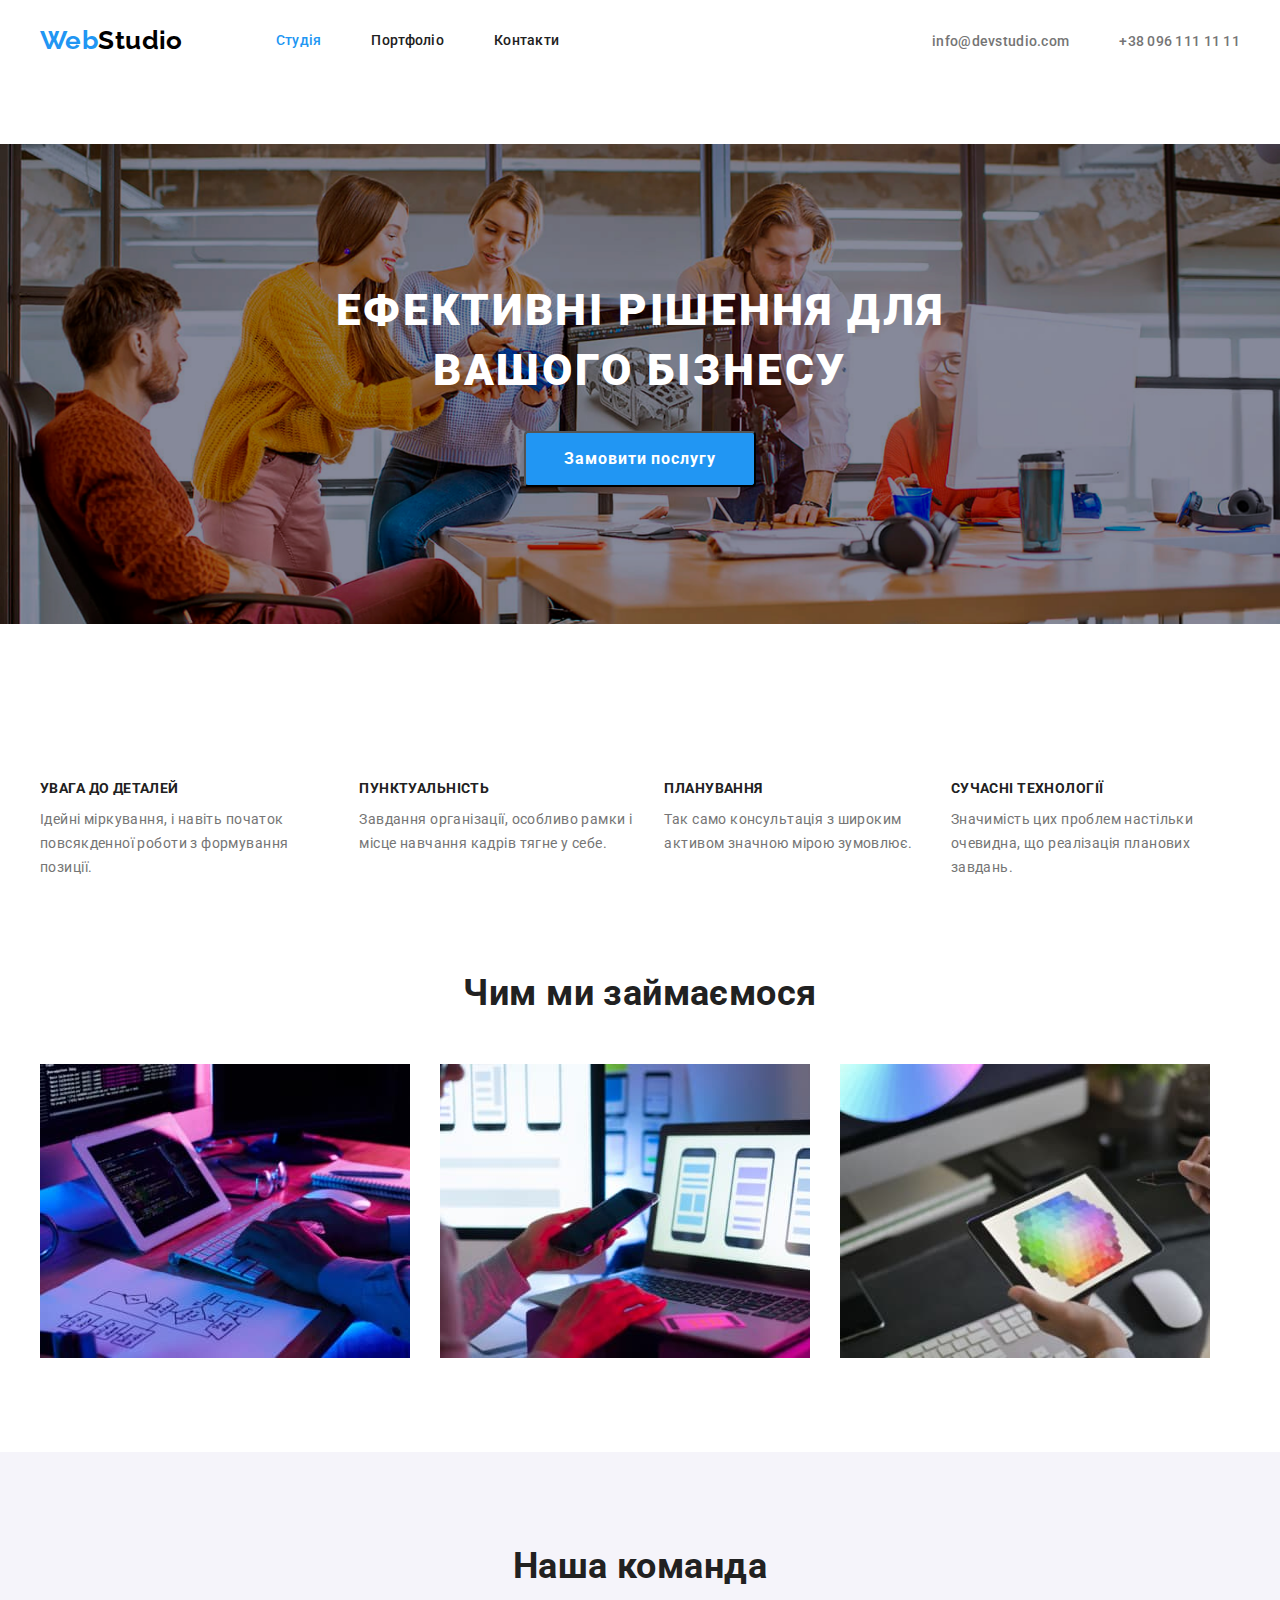
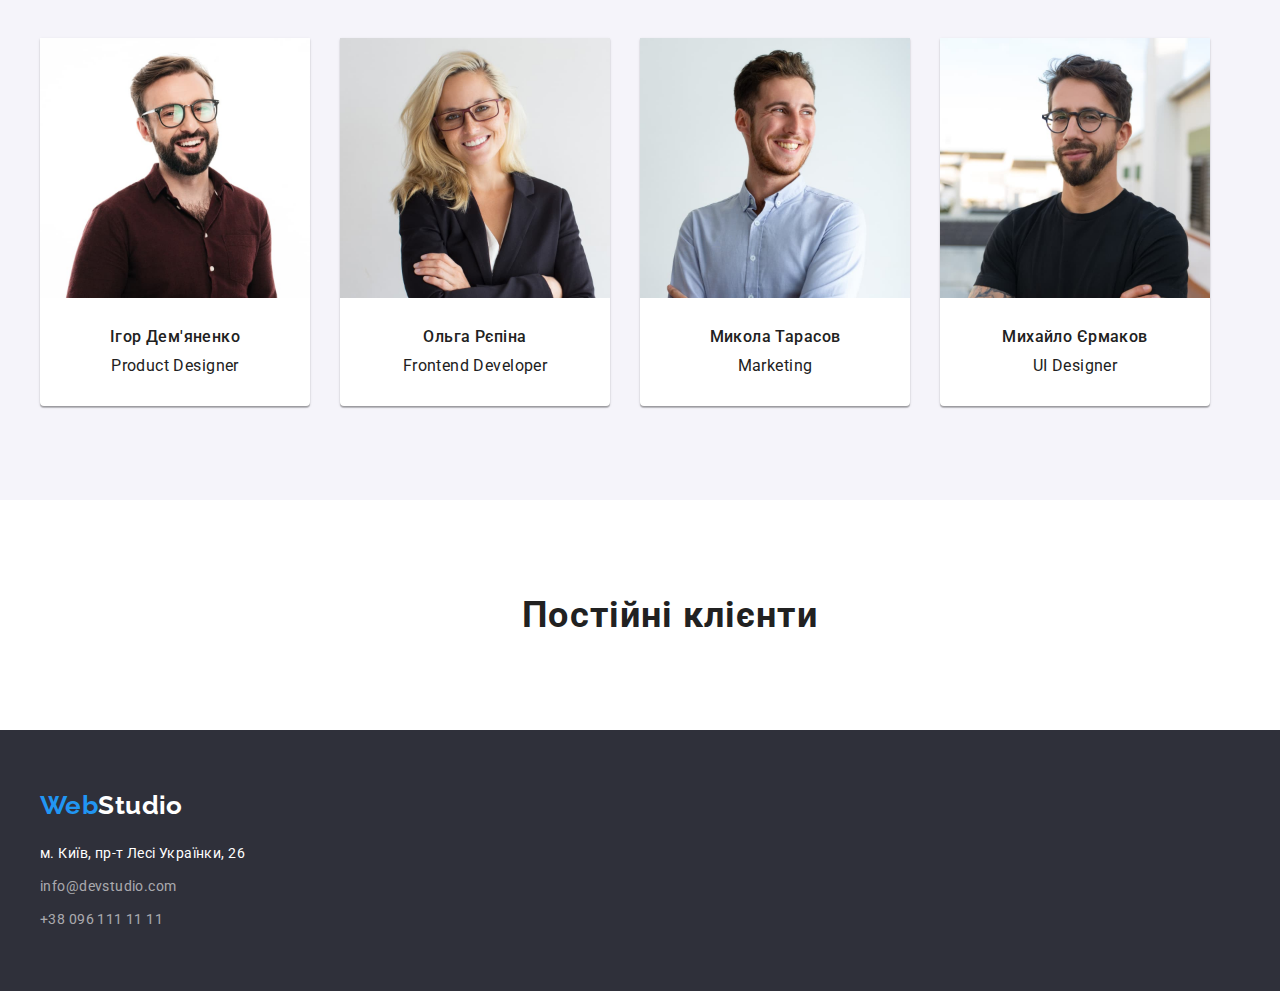
==== index.html @ 010a97bb "3" ====
<!DOCTYPE html>
<html lang="uk">
<head>
    <meta charset="UTF-8">
    <meta http-equiv="X-UA-Compatible" content="IE=edge">
    <meta name="viewport" content="width=device-width, initial-scale=1.0">
    <title>WebStudio</title>
    <link rel="preconnect" href="https://fonts.googleapis.com">
    <link rel="preconnect" href="https://fonts.gstatic.com" crossorigin>
    <link href="https://fonts.googleapis.com/css2?family=Raleway:wght@700&family=Roboto:wght@400;500;700;900&display=swap"
        rel="stylesheet">
    <link rel="stylesheet" href="https://cdn.jsdelivr.net/npm/modern-normalize@1.1.0/modern-normalize.min.css">
    <link rel="stylesheet" href="./css/styles.css">
  </head>

<body>
    <!-- Верх сторінки з активними елементами -->
    <header class="header"> 
        <div class="div-header-content container">
                <a href="#" class="logotipe link"> <span class="header-text-web">Web</span><span class="header-text-studio">Studio</span> </a>
            <nav class="header-nav">
                
                <ul class="header-list list">
                    <li><a href="#" class="header-item link active-link" > Студія </a></li>
                    <li><a href="./portfolio.html" class="header-item link" >Портфоліо</a></li>
                    <li><a href="" class="header-item link" >Контакти</a></li>
                </ul>
            </nav>
            <ul class="header-list-adress list">
                <li><a href="mailto:info@devstudio.com" class="header-list-adress link">info@devstudio.com</a></li>
                <li><a href="tel:+380961111111" class="header-list-adress link"> +38 096 111 11 11</a></li>
            </ul>
        </div>
    </header>

    <main>
        <!-- Шапка -->
        
        <section class="cap">
            <div class="div-cap container">
                <h1 class="cap-title">Ефективні рішення для <br>
                    вашого бізнесу</h1>
                <button class="cap-button" type="button"> Замовити послугу</button>
            </div>
        </section>
        
        <!-- Особливості -->
        <section class="features">

            <div class="div-features container">
            
                <h2 class="features-h2">Особливості</h2>

                <ul class="features-list list">
                    <li class="features-list-item">
                        <h3>УВАГА ДО ДЕТАЛЕЙ</h3>
                        <p> Ідейні міркування, і навіть початок повсякденної роботи з формування позиції.</p></li>
                                        
                    <li class="features-list-item">
                        <h3>ПУНКТУАЛЬНІСТЬ</h3>
                        <p> Завдання організації, особливо рамки і місце навчання кадрів тягне у себе.</p></li>
                            
                    <li class="features-list-item">
                        <h3>ПЛАНУВАННЯ</h3>
                        <p>Так само консультація з широким активом значною мірою зумовлює.</p></li>
                            
                    <li class="features-list-item">
                        <h3>СУЧАСНІ ТЕХНОЛОГІЇ</h3>
                        <p>Значимість цих проблем настільки очевидна, що реалізація планових завдань.</p></li>
                </ul>
            </div>
            </section>

        <!-- Чим ми займаємося -->
        <section class="we-do">
            <div class="div-we-do container">
                <h2 class="we-do-h2">Чим ми займаємося</h2>
                
                <ul class="we-do-list list">
                    <li><img src="./images/box1.jpg" alt="box1" width="370" height="294"></li>
                    <li><img src="./images/box2.jpg" alt="box2" width="370" height="294"></li>
                    <li><img src="./images/box3.jpg" alt="box3" width="370" height="294"></li>
                </ul>    
            </div>
        </section>
        
        <!-- Наша команда -->
        <section class="our-team">
        
            <div class="div-our-team container">
                <h2 class="our-team-h2">Наша команда</h2>
                
                <ul class="our-team-list list"> 
                    <li class="our-team-item">
                        <img src="./images/ProductDesigner.jpg" alt="Ігор Дем'яненко" width="270" height="260">
                        <div class="our-team-info">
                            <h3>Ігор Дем'яненко</h3>
                            <p> Product Designer</p>
                        </div>
                        </li>
                    <li class="our-team-item">
                        <img src="./images/FrontendDeveloper.jpg" alt="Ольга Рєпіна" width="270" height="260">
                        <div class="our-team-info">
                            <h3>Ольга Рєпіна</h3>
                            <p>Frontend Developer</p>
                        </div>
                        </li>
                    <li class="our-team-item">
                        <img src="./images/Marketing.jpg" alt="Микола Тарасов" width="270" height="260">
                        <div class="our-team-info">
                            <h3>Микола Тарасов</h3>
                            <p> Marketing</p>
                        </div>
                    </li>
                        <li class="our-team-item">
                                           
                        <img src="./images/UIDesigner.jpg" alt="Михайло Єрмаков" width="270" height="260">
                        <div class="our-team-info">
                            <h3>Михайло Єрмаков</h3>
                            <p>UI Designer</p>
                        </div>

                        </li>
                        
                        
                </ul>
            </div>
        </section>

        <!-- Regular customers Постійні клієнти -->

        <section class="regular-customers">
        
            <div class="div-regular-customers container">
                
                <h2 class="regular-customers-h2">Постійні клієнти</h2>
        
                
                
        
                
        
        
                
            </div>
        </section>
    </main>

    <footer class="footer">

        <div class="div-footer container">
            <a class="footer-logotipe link" href="#"><span class="footer-text-web">Web</span><span class="footer-text-studio">Studio</span></a>
            <address class="footer-adress">
                <ul class="footer-adres-list list">
                    <li><a class="footer-adres-item link" href="https://goo.gl/maps/Fz6GeaeqfLtcT4g48" target="_blank" rel="noopener norefferer nofollov">м. Київ, пр-т Лесі Українки, 26</a></li>
                    <li><a class="footer-item link" href="mailto:info@devstudio.com">info@devstudio.com</a></li>
                    <li><a class="footer-item link"href="tel:+380961111111">+38 096 111 11 11</a></li>
                </ul>
            </address>
        </div>
    </footer>
</body>
</html>
---- css/styles.css ----
/* general styses */

/* html {box-sizing: border-box;} */

*,
*::before,
*::after
{box-sizing: inherit;}



:root {
    --second-font: 'Raleway', sans-serif;
    --color-body: #212121;
    --color-body-second: #757575;
    --accent-color: #2196F3;
}

body {
    font-family: 'Roboto', sans-serif;
    font-size: 14px;
    letter-spacing: 0.03em;
    color: var(--color-body);
    /* outline: 2px solid tomato; */
}

/* Reset */

h1,h2,h3,h4,h5,h6,p {margin: 0;}


.link { 
text-decoration: none; 
color: var(--color-body);
}


.list {
    list-style: none;
    margin: 0px;
    padding: 0px;
}

img {display: block;}

/* Reset end  */

.container {width: 1200px;
    padding-left: 15px;
    padding-right: 15px;
    margin-left: auto;
    margin-right: auto;}

section {
    padding-top: 94px;
    padding-bottom: 94px;
}

/* body styles */
/* header styses */

.header {
    padding-top: 25px;
    padding-bottom: 25px;
}

.div-header-content {
    display: flex;
    
    align-items: center;
   
}

.logotipe {
    display: flex;
    margin-right: 93px;
    
    font-family: var(--second-font);
    font-weight: 700;
    font-size: 26px;
    line-height: calc(31/26);
    
    
    }

.header-nav {
    display: flex;
    
    align-items: center;
}

.header-list {
    display: flex;
    
    
    font-weight: 500;
    line-height: 1.14;
    letter-spacing: 0.02em;
    color: var(--color-body);
        
        }

.header-list >li:not(:last-child) {margin-right: 50px;}

        .header-text-web {color: #2196F3;}
.header-text-studio {color: #000000;}

.header-item:hover, .header-item:focus, .header-item:active {color: #2196F3;}

.header-list-adress  {
    display: flex;
    margin-left: auto;

    color: var(--color-body-second);
    font-weight: 500;
    font-size: 14px;
    line-height: calc(16/14);
    letter-spacing: 0.02em;
    }

.header-list-adress >li:not(:last-child) {margin-right: 50px;}

.header-list-adress:hover, .header-list-adress:focus, .header-list-adress:active {color: #2196F3;}

.active-link {color: #2196F3;}

/* main styles */

.cap {
    /* background: #2F303A; */
    background-image: url("../images/Img.png");
    background-repeat: no-repeat;
    background-position: center;
    background-size: contain;
    background-image: linear-gradient (rgba(47, 48, 58, 0.4), rgba(47, 48, 58, 0.4));
    padding-top: 200px;
    padding-bottom: 200px;
}

.div-cap {
        
    margin-left: auto;
    margin-right: auto;
   

    text-align: center;
}

.cap-title {
    display: inline-block;
    margin-bottom: 30px;
    
    
    font-weight: 900;
    font-size: 44px;
    line-height: 1.36;
    letter-spacing: 0.06em;
    text-transform: uppercase;
    color: #FFFFFF;
    
    
    }

.cap-button {
    display: flex;
    width: 216px;
    height: 50px;
    align-items: center;
    justify-content:center;
    margin-right: auto;
    margin-left: auto;

    font-weight: 700;
    font-size: 16px;
    line-height: 1.87;
    
    letter-spacing: 0.06em;
    font-family: inherit;
    color: #FFFFFF;
    background: #2196F3;
    box-shadow: 0px 4px 4px rgba(0, 0, 0, 0.15);
    border-radius: 4px;
    cursor: pointer;
    }

.cap-button:hover, .cap-button:focus, .cap-button:active {background: #188CE8;}
/* styles features */

.div-features {
    
    
   
}

.features-list {
    display: flex;
    gap: 30px;
}

.features-list-item {
    flex-basis: calc((100%-90px)/4);
}
    
    
    .features-list h3{
    margin-top: 0px;
    margin-bottom: 10px;
    
    font-weight: 700;
    line-height: 1.14;
    font-size: 14px;
    text-transform: uppercase;}

.features-list p {font-family: 'Roboto';
    font-style: normal;
    font-weight: 400;
    line-height: 24px;
   
    color: var(--color-body-second);}

/* styles we-do */

.we-do {padding-top: 0;}

.div-we-do {
    
    
}

.we-do-h2 {
    font-weight: 700;
    font-size: 36px;
    line-height: 1.16;
    text-align: center;
    margin-bottom: 50px;
}

.we-do-list {
    display: flex;

}

.we-do-list > li:not(:last-child) {margin-right: 30px;}

/* styses Our-team */

.our-team {
    background: #F5F4FA;
    max-width: 1600px;
    /* height: 708px; */
    margin-right: auto;
    margin-left: auto;
}

.div-our-team {
   
    
}

.our-team-list {
    display: flex;
}

.our-team-list >li:not(:last-child) {
    margin-right: 30px;
}

.our-team-item {
    background: #FFFFFF;
    box-shadow: 0px 1px 3px rgba(0, 0, 0, 0.12), 0px 1px 1px rgba(0, 0, 0, 0.14), 0px 2px 1px rgba(0, 0, 0, 0.2);
    border-radius: 0px 0px 4px 4px;
}

.our-team-info {
    padding-top: 30px;
    padding-bottom: 30px;
    padding-left: auto;
    padding-right: auto;;
    
}

.our-team-h2 {
    margin-bottom: 50px;
    font-weight: 700;
    font-size: 36px;
    line-height: 1.16;
    text-align: center;
    }

.our-team h3 {
    margin-bottom: 10px;
    font-weight: 500;
    font-size: 16px;
    line-height: 1.18;
    text-align: center;
    }

.our-team p {
    font-size: 16px;
    line-height: 1.18;
    text-align: center;
    }

 /* Regular customers Постійні клієнти */

.regular-customers {
    max-width: 1170px;
    margin-right: auto;
    margin-left: auto;


}

.regular-customers-h2 {
        font-weight: 700;
        font-size: 36px;
        line-height: 42px;
        text-align: center;
        letter-spacing: 0.03em;
        color: #212121;
}




/* styles footer */

.footer {
    background: #2F303A;
    padding-top: 60px;
    padding-bottom: 60px;
    max-width: 1600px;
    margin-right: auto;
    margin-left: auto;
}



.footer-text-web {
    color: #2196F3;}

.footer-text-studio {
    color: #FFFFFF;}

.footer-logotipe {
    display: inline-block;
    margin-bottom: 20px;
    
    font-family: var(--second-font);
    font-weight: 700;
    font-size: 26px;
    line-height: 1.19;
    
    color: #2196F3;}

.footer-adress {font-style: normal;}

.footer-adres-list >li:not(:last-child) {
    padding-bottom: 9px;
}

.footer-adres-item {
        font-size: 14px;
        line-height: calc(24/14);
        letter-spacing: 0.03em;
        color: #FFFFFF;}

.footer-item {
        font-size: 14px;
        line-height: 24px;
        letter-spacing: 0.03em;
        color: rgba(255, 255, 255, 0.6);}

.footer-item:hover, .footer-item:focus, .footer-item:active {color: #2196F3;}
.footer-adres-item:hover, .footer-adres-item:focus, .footer-adres-item:active {color: #2196F3;}
    

/* STYSES FOR PORTFOLIO.HTML*/

    /* main styles */

    .visually-hidden, .features-h2 {
        position: absolute;
            width: 1px;
            height: 1px;
            margin: -1px;
            border: 0;
            padding: 0;
        
            white-space: nowrap;
            clip-path: inset(100%);
            clip: rect(0 0 0 0);
            overflow: hidden;
    }

.header-portfolio {
    border: 1px solid #ECECEC;
}

.div-portfolio {
    
}

.filters-list {
    display: flex;
    justify-content: center;
    margin-bottom: 34px;
}

.filters-list >li:not(:last-child) {margin-right: 8px;}

.button-all {
    padding-top: 6px;
    padding-bottom: 6px;
    padding-right: 25px;
    padding-left: 25px;
    border: none;
    
    background: #F5F4FA;
    
    border-radius: 4px;
        font-weight: 500;
        font-size: 16px;
        line-height: 1.5;
        text-align: center;
        font-family:inherit;
        cursor: pointer;}

.filters-button {
    padding-top: 6px;
    padding-bottom: 6px;
    padding-right: 22px;
    padding-left: 22px;
    border: none;

    background: #F5F4FA;
    border-radius: 4px;
    font-weight: 500;
    font-size: 16px;
    line-height: 26px;
    text-align: center;
    
    font-family: inherit;
    cursor: pointer;}

    .button-all:hover, .button-all:focus, .button-all:active {background: #2196F3; color: #F5F4FA; 
        box-shadow: 0px 3px 1px rgba(0, 0, 0, 0.1), 0px 1px 2px rgba(0, 0, 0, 0.08), 0px 2px 2px rgba(0, 0, 0, 0.12);}
    .filters-button:hover, .filters-button:focus, .filters-button:active {background: #2196F3; color: #F5F4FA; 
        box-shadow: 0px 3px 1px rgba(0, 0, 0, 0.1), 0px 1px 2px rgba(0, 0, 0, 0.08), 0px 2px 2px rgba(0, 0, 0, 0.12);}

    /* styles portfolio list */

.portfolio-list {
    display: flex;
    flex-wrap: wrap;
    gap: 30px;
}

.portfolio-list >a:not(:last-child) {margin-right: 30px; margin-bottom: 30px;}

.portfolio-info {
    padding-top: 20px;
    padding-right: 24px;
    padding-bottom: 20px;
    padding-left: 24px;
    
    
    border-right: 1px solid #EEEEEE;
    border-bottom: 1px solid #EEEEEE;
    border-left: 1px solid #EEEEEE;
}

.portfolio-list h2 {
    margin-bottom: 4px;
        font-weight: 700;
        font-size: 18px;
        line-height: 2.0;
        letter-spacing: 0.06em;
        color: var(--color-body);
}

.portfolio-list p {
        font-size: 16px;
        line-height: 1.87;
        color: var(--color-body-second);
}
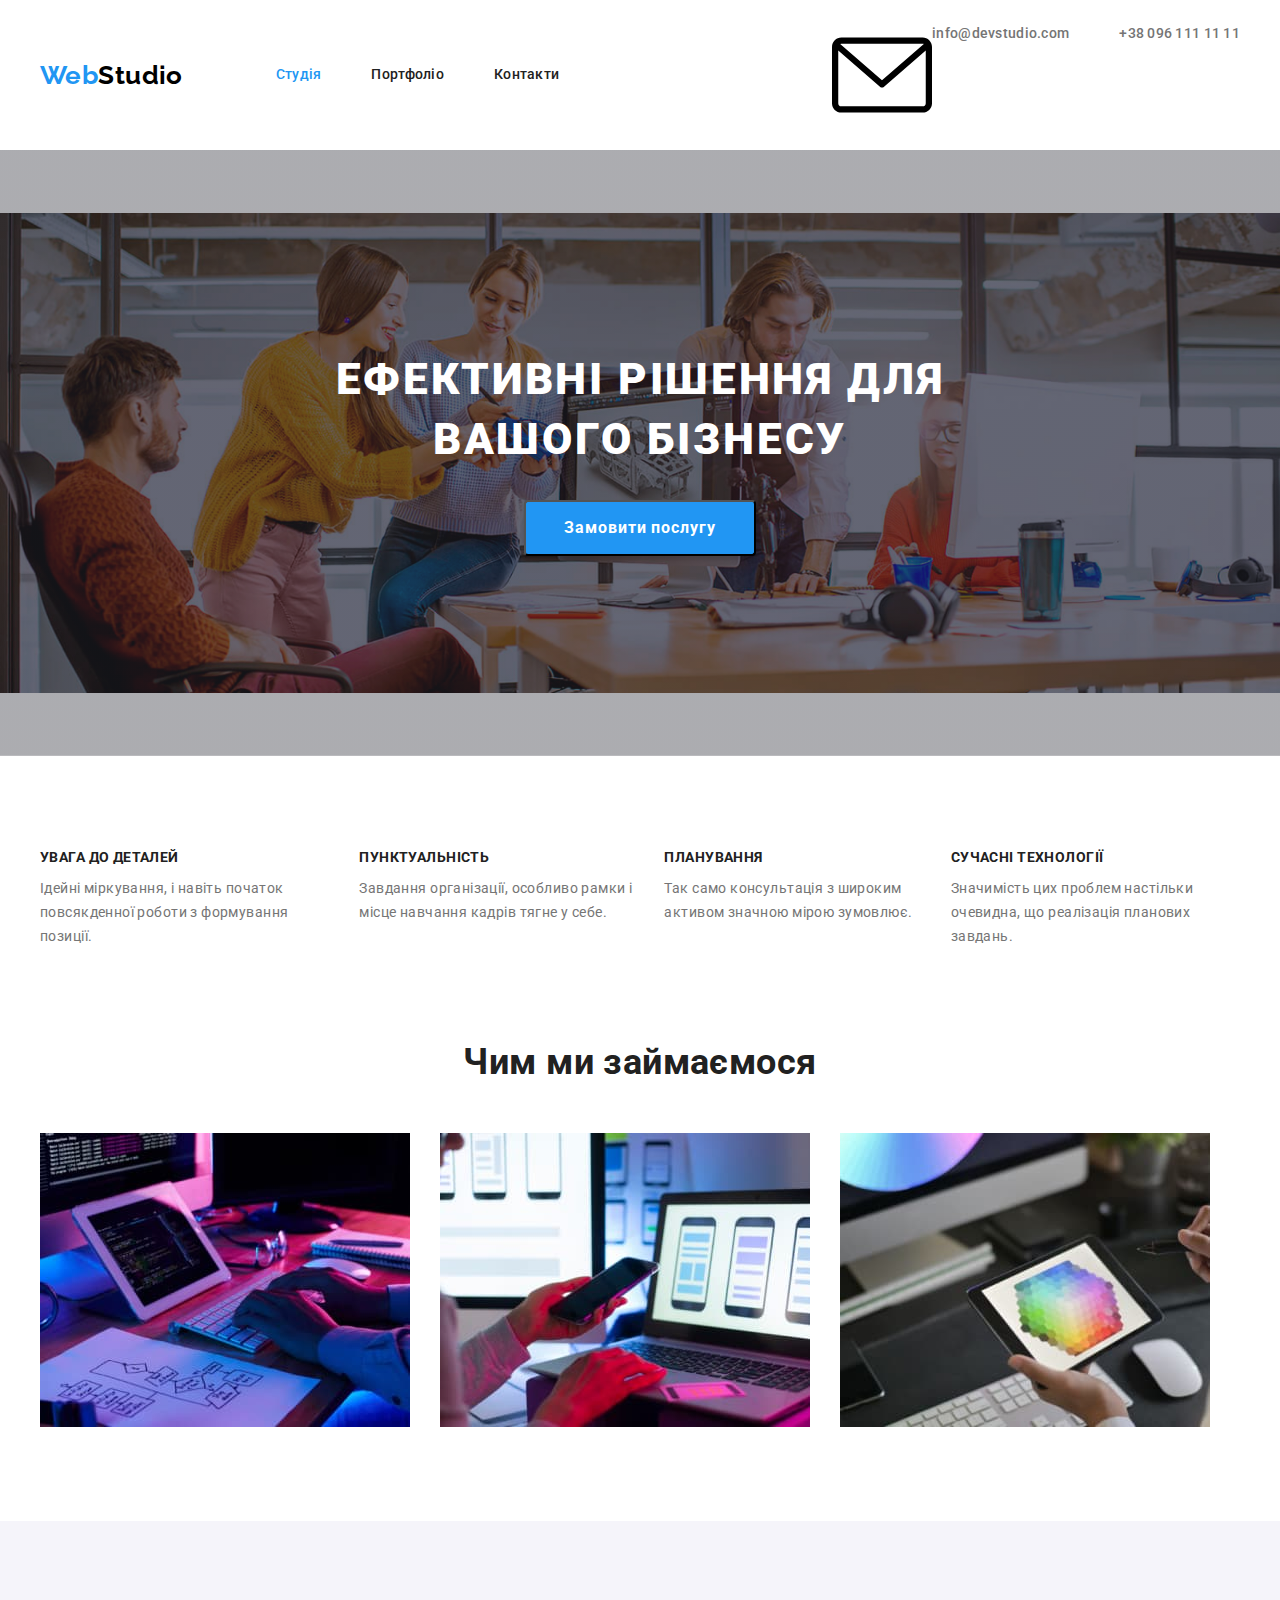
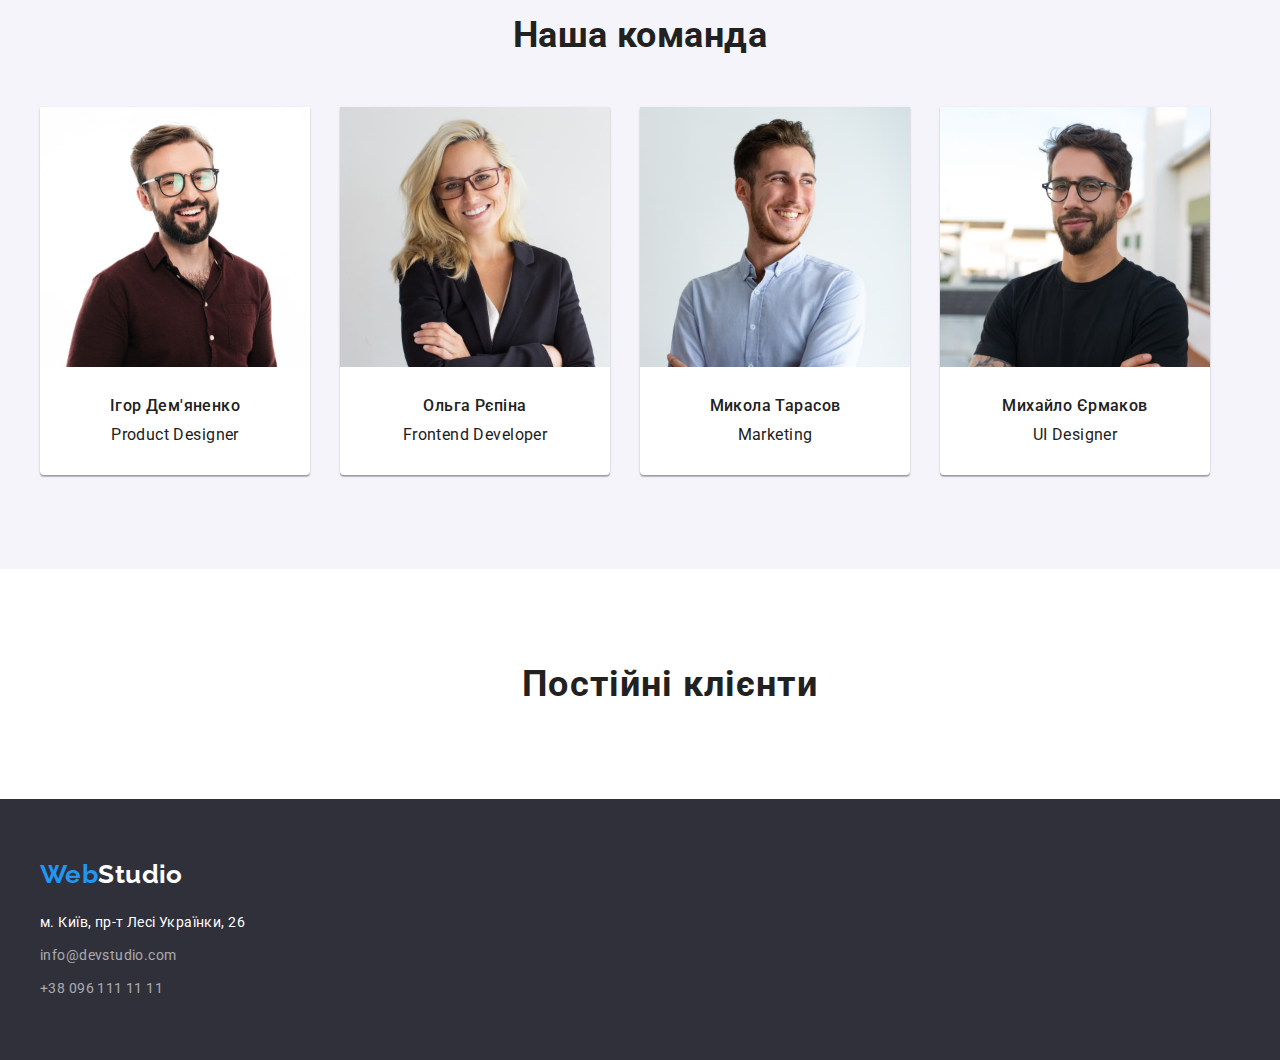
==== commit 149d1f5b: "spryte" ====
--- a/index.html
+++ b/index.html
@@ -27,7 +27,13 @@
                 </ul>
             </nav>
             <ul class="header-list-adress list">
-                <li><a href="mailto:info@devstudio.com" class="header-list-adress link">info@devstudio.com</a></li>
+                <li>
+                    <a href="mailto:info@devstudio.com" class="header-list-adress link">
+                    <svg class="icon-mail" width="100" height="100">
+                        <use href="./images/icons.svg#icon-mail"></use>
+                    </svg>
+                    info@devstudio.com</a>
+                </li>
                 <li><a href="tel:+380961111111" class="header-list-adress link"> +38 096 111 11 11</a></li>
             </ul>
         </div>
--- a/css/styles.css
+++ b/css/styles.css
@@ -128,13 +128,15 @@
 
 .cap {
     /* background: #2F303A; */
-    background-image: url("../images/Img.png");
+    background-image: linear-gradient(rgba(47, 48, 58, 0.4), rgba(47, 48, 58, 0.4)), url(../images/Bg-hero.png);
     background-repeat: no-repeat;
     background-position: center;
     background-size: contain;
-    background-image: linear-gradient (rgba(47, 48, 58, 0.4), rgba(47, 48, 58, 0.4));
     padding-top: 200px;
     padding-bottom: 200px;
+    margin-left: auto;
+    margin-right: auto;
+    max-width: 1600px;
 }
 
 .div-cap {
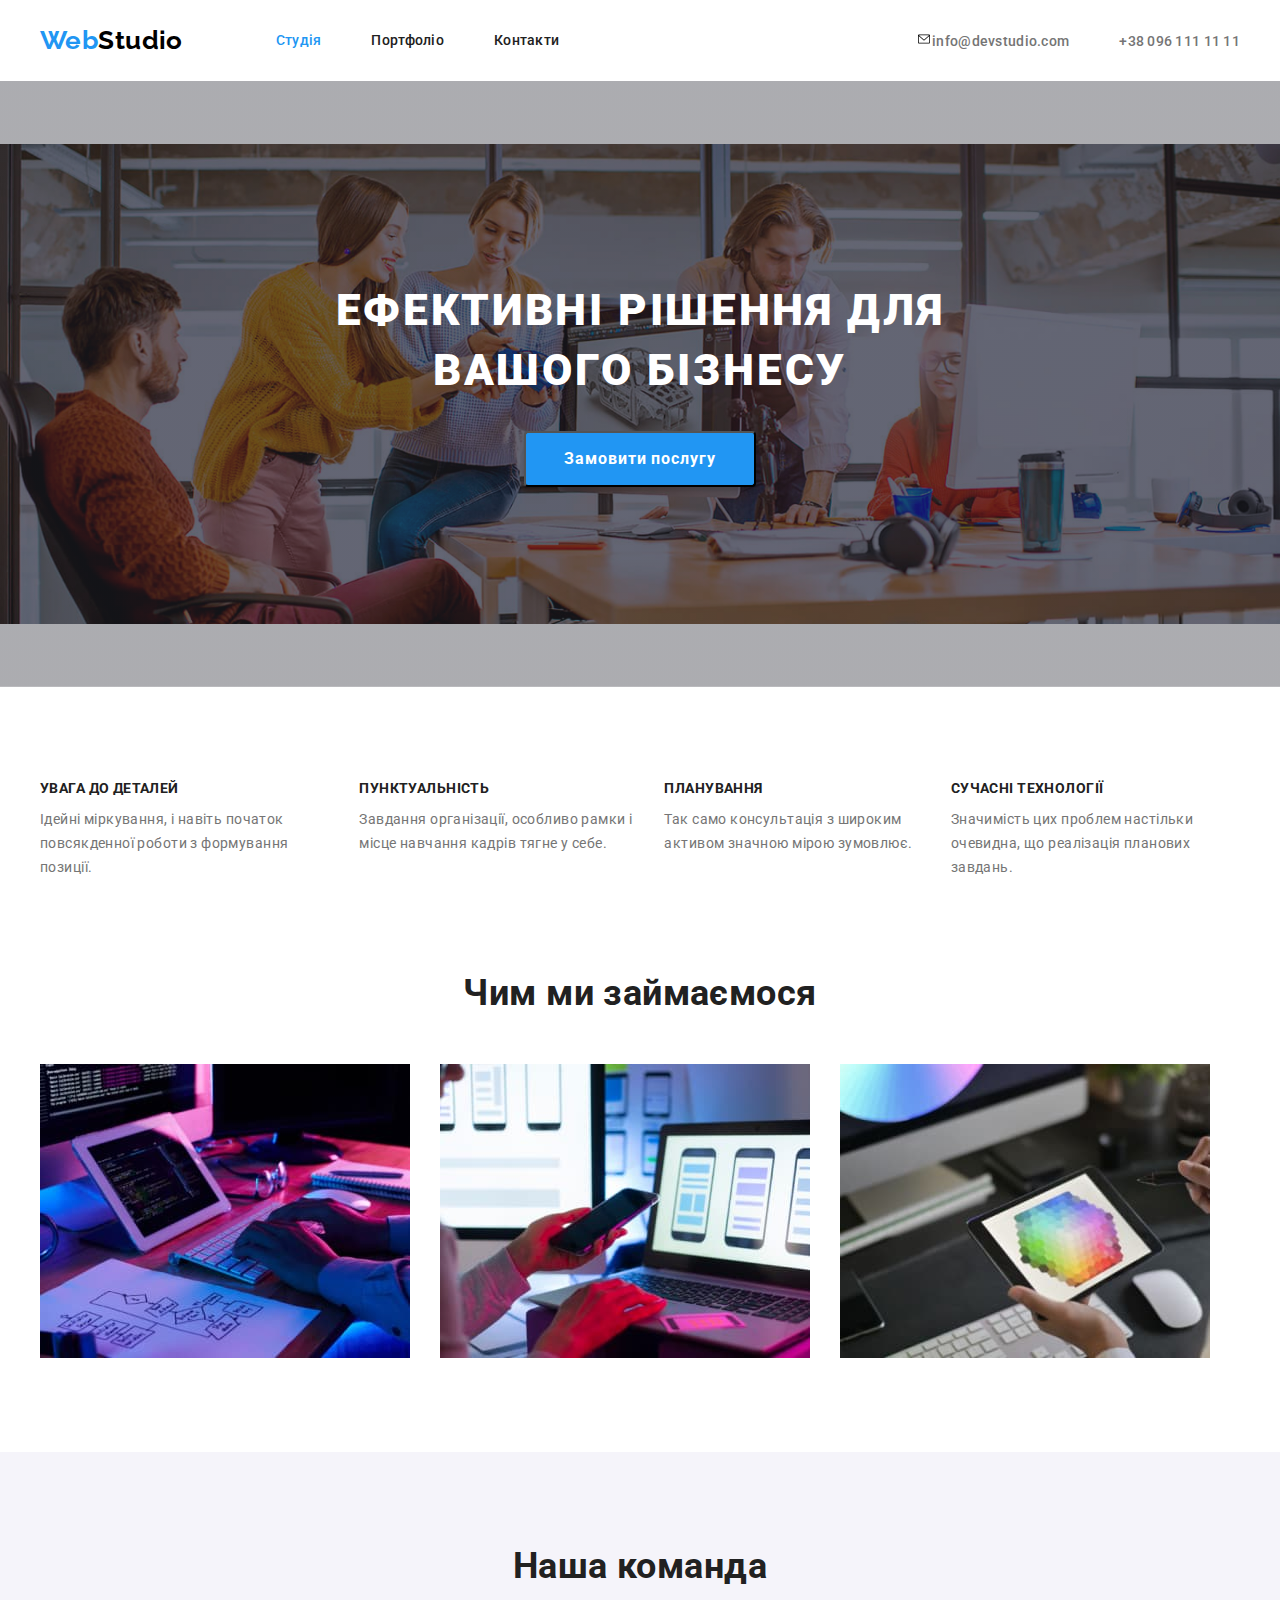
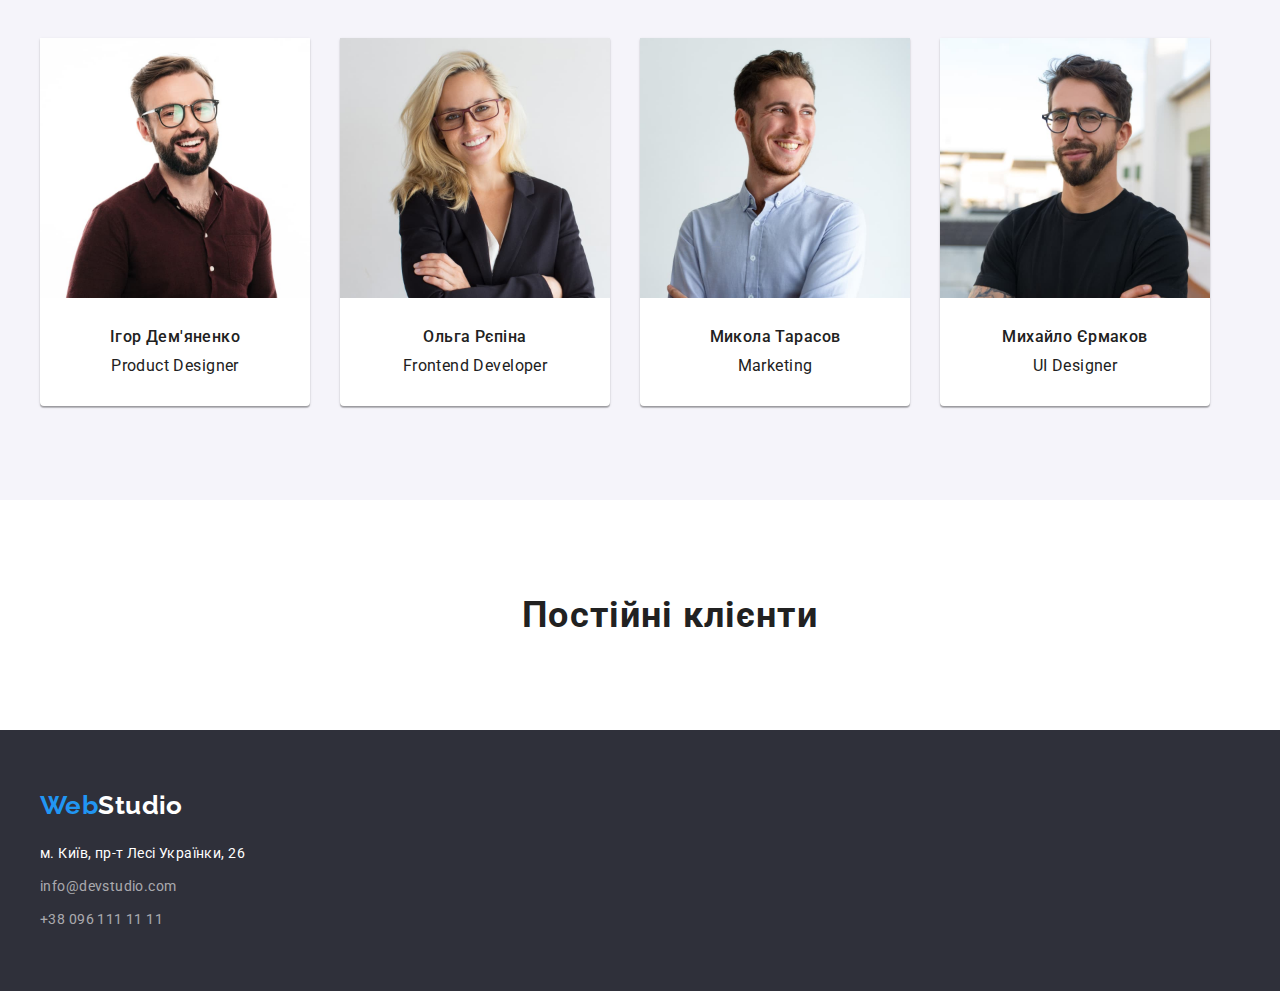
==== commit 59ce5f02: "1" ====
--- a/index.html
+++ b/index.html
@@ -29,7 +29,7 @@
             <ul class="header-list-adress list">
                 <li>
                     <a href="mailto:info@devstudio.com" class="header-list-adress link">
-                    <svg class="icon-mail" width="100" height="100">
+                    <svg class="icon-mail" width="16" height="12">
                         <use href="./images/icons.svg#icon-mail"></use>
                     </svg>
                     info@devstudio.com</a>
--- a/css/styles.css
+++ b/css/styles.css
@@ -137,6 +137,7 @@
     margin-left: auto;
     margin-right: auto;
     max-width: 1600px;
+    
 }
 
 .div-cap {
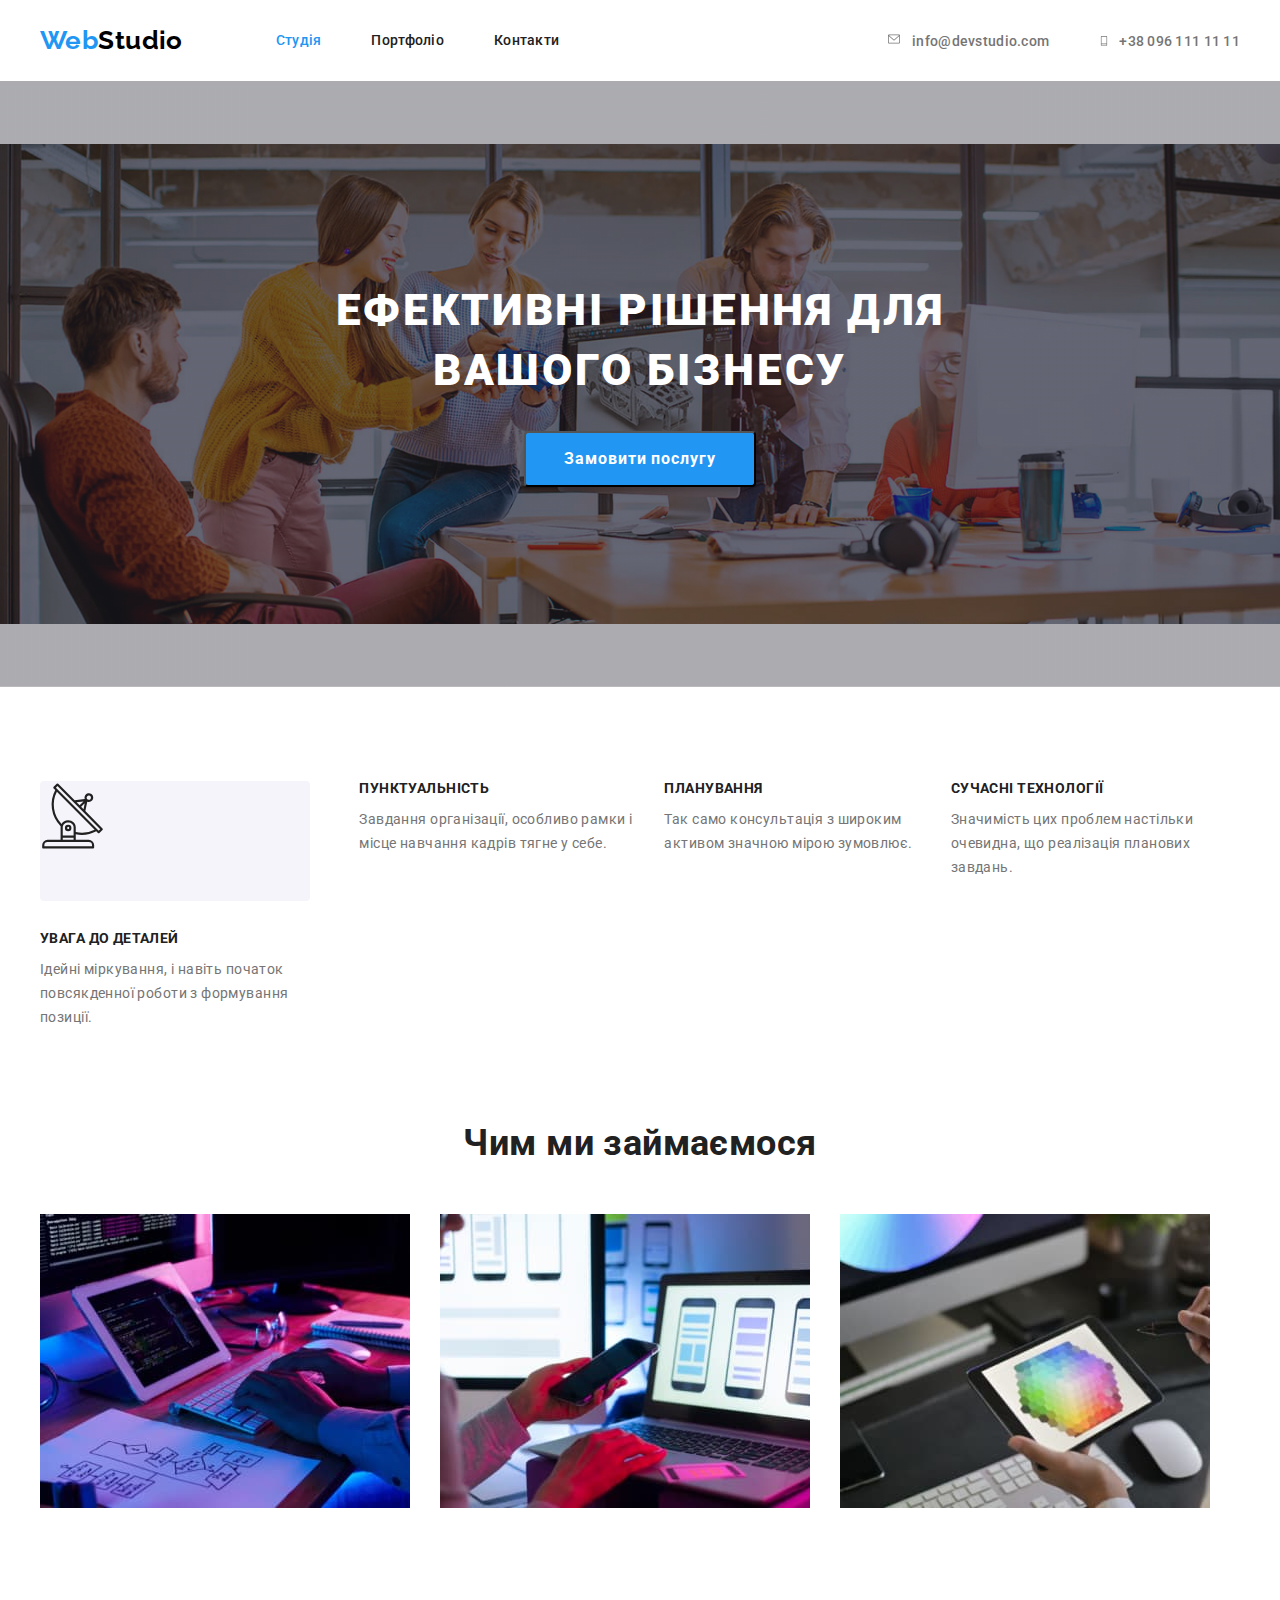
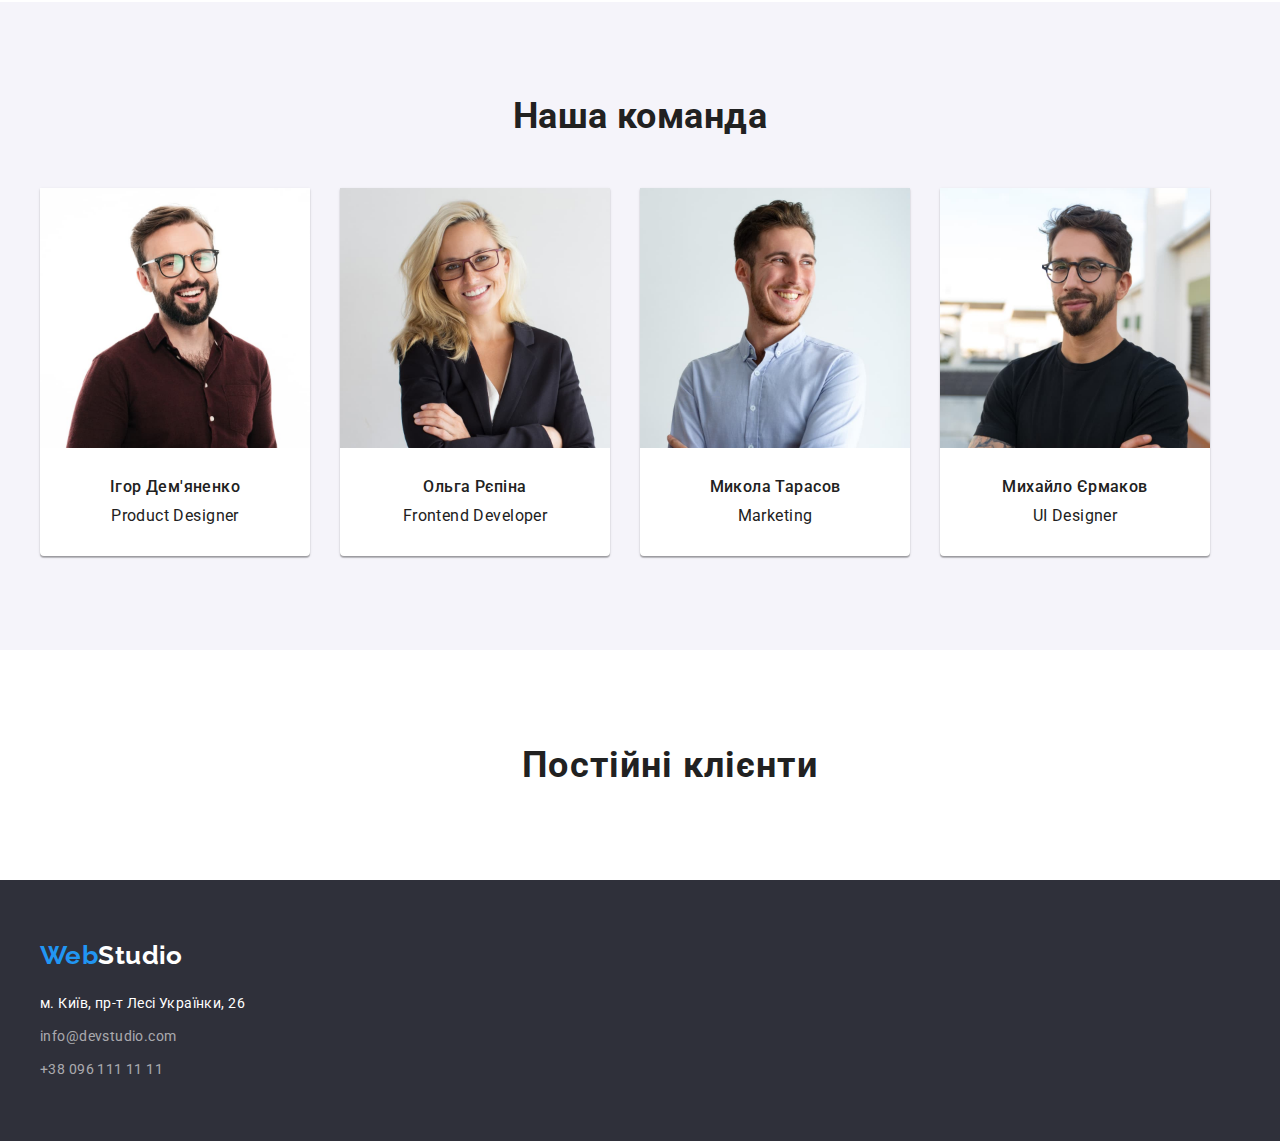
==== commit 797a374f: "2" ====
--- a/index.html
+++ b/index.html
@@ -32,9 +32,14 @@
                     <svg class="icon-mail" width="16" height="12">
                         <use href="./images/icons.svg#icon-mail"></use>
                     </svg>
-                    info@devstudio.com</a>
+                    info@devstudio.com
+                    </a>
                 </li>
-                <li><a href="tel:+380961111111" class="header-list-adress link"> +38 096 111 11 11</a></li>
+                <li><a href="tel:+380961111111" class="header-list-adress link"> 
+                    <svg class="icon-tel" width="10" height="16">
+                        <use href="./images/icons.svg#icon-tel"></use>
+                    </svg>
+                    +38 096 111 11 11</a></li>
             </ul>
         </div>
     </header>
@@ -59,6 +64,11 @@
 
                 <ul class="features-list list">
                     <li class="features-list-item">
+                        <div class="div-features-icon">
+                        <svg class="icon-antenna" width="65" height="70">
+                            <use href="./images/icons.svg#icon-antenna"></use>
+                        </svg>
+                        </div>
                         <h3>УВАГА ДО ДЕТАЛЕЙ</h3>
                         <p> Ідейні міркування, і навіть початок повсякденної роботи з формування позиції.</p></li>
                                         
--- a/css/styles.css
+++ b/css/styles.css
@@ -102,7 +102,7 @@
 
 .header-list >li:not(:last-child) {margin-right: 50px;}
 
-        .header-text-web {color: #2196F3;}
+.header-text-web {color: #2196F3;}
 .header-text-studio {color: #000000;}
 
 .header-item:hover, .header-item:focus, .header-item:active {color: #2196F3;}
@@ -116,6 +116,7 @@
     font-size: 14px;
     line-height: calc(16/14);
     letter-spacing: 0.02em;
+    
     }
 
 .header-list-adress >li:not(:last-child) {margin-right: 50px;}
@@ -123,6 +124,27 @@
 .header-list-adress:hover, .header-list-adress:focus, .header-list-adress:active {color: #2196F3;}
 
 .active-link {color: #2196F3;}
+
+.icon-mail {
+    display: flex;
+    margin-right: 10px;
+    fill: currentColor;
+    align-items: center;
+    justify-content: center;
+    
+}
+.icon-mail:hover,.icon-mail:focus,.icon-mail:active {color: #2196F3;}
+
+.icon-tel {
+    display: flex;
+    margin-right: 10px;
+    fill: currentColor;
+    align-items: center;
+    justify-content: center;
+
+}
+
+.icon-tel:hover,.icon-tel:focus,.icon-tel:active {color: #2196F3;}
 
 /* main styles */
 
@@ -220,6 +242,25 @@
     line-height: 24px;
    
     color: var(--color-body-second);}
+
+.div-features-icon {
+      
+    margin-bottom: 30px;
+        width: 270px;
+        height: 120px;
+        
+        background: #F5F4FA;
+        border-radius: 4px;
+        padding-top: auto;
+}
+
+.icon-antenna {
+    display: flex;
+    fill: currentColor;
+    /* align-items: center;
+    justify-content:center; */
+    
+}
 
 /* styles we-do */
 
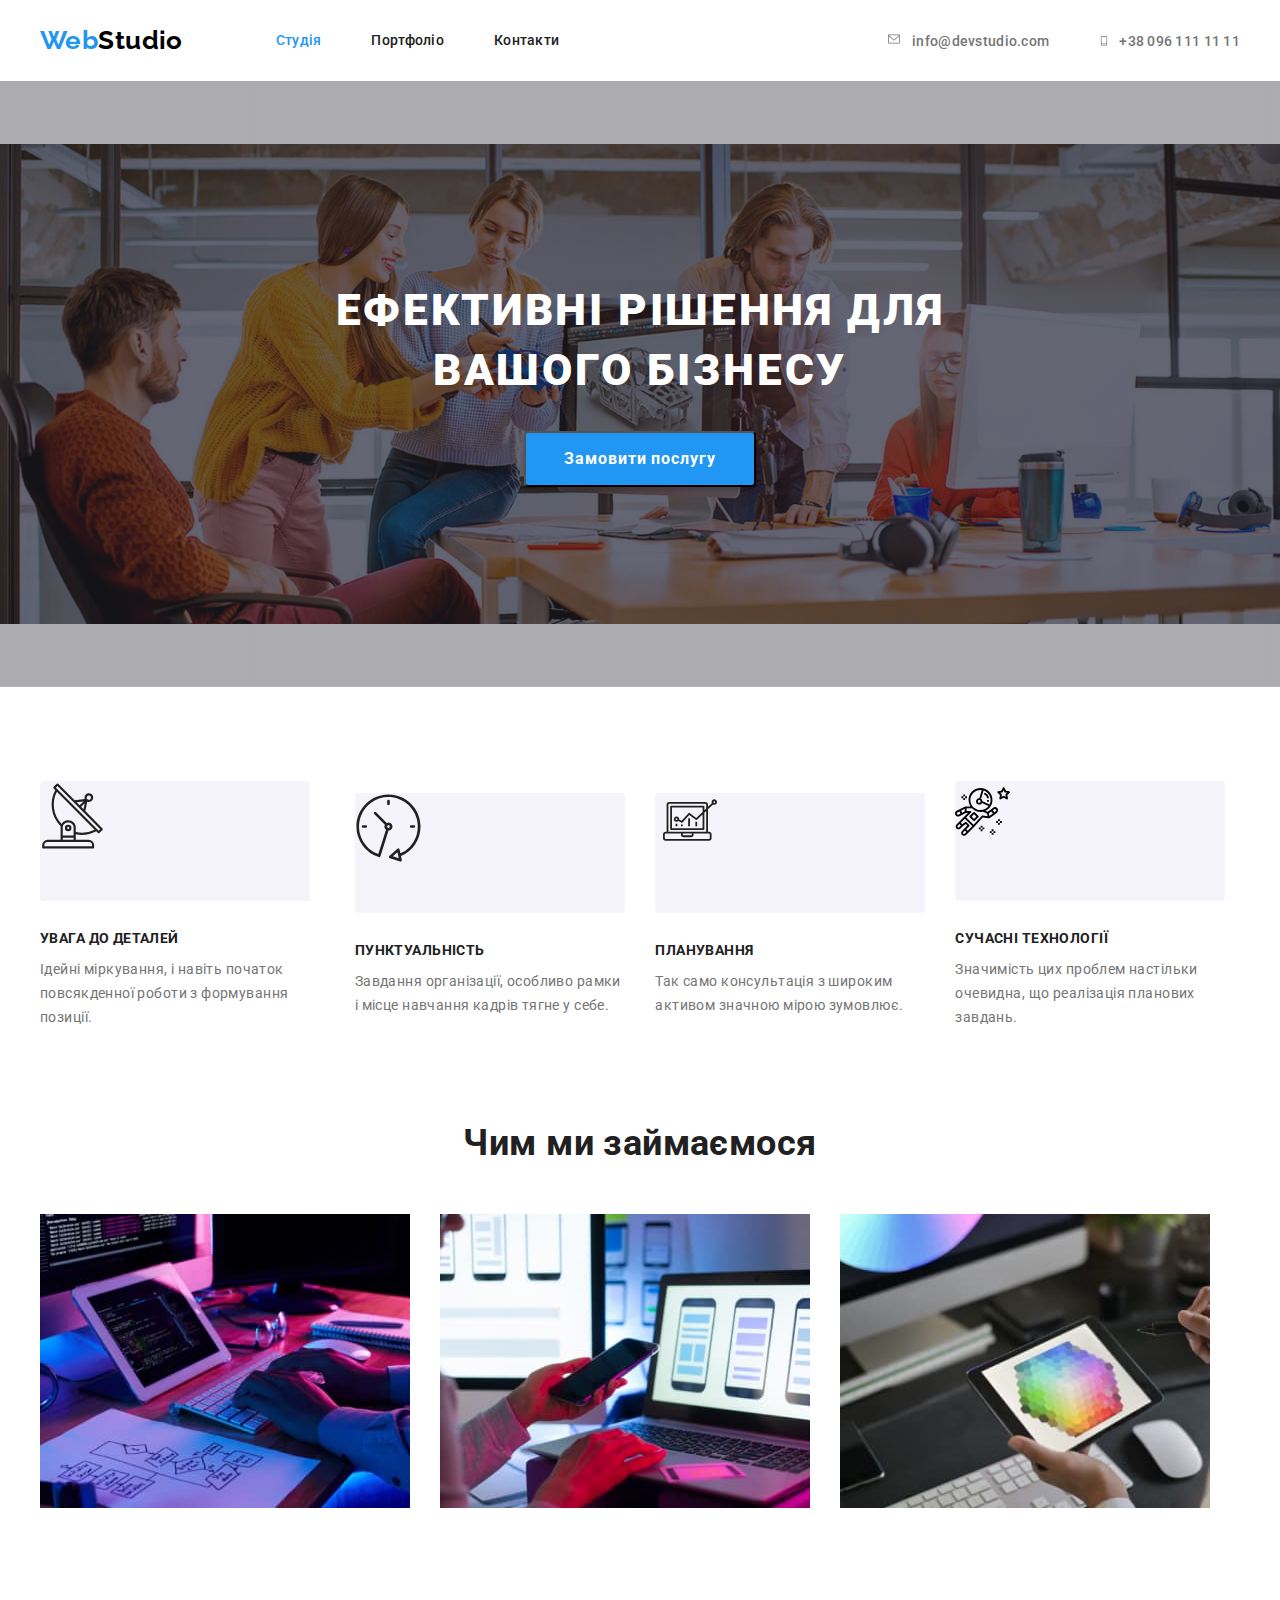
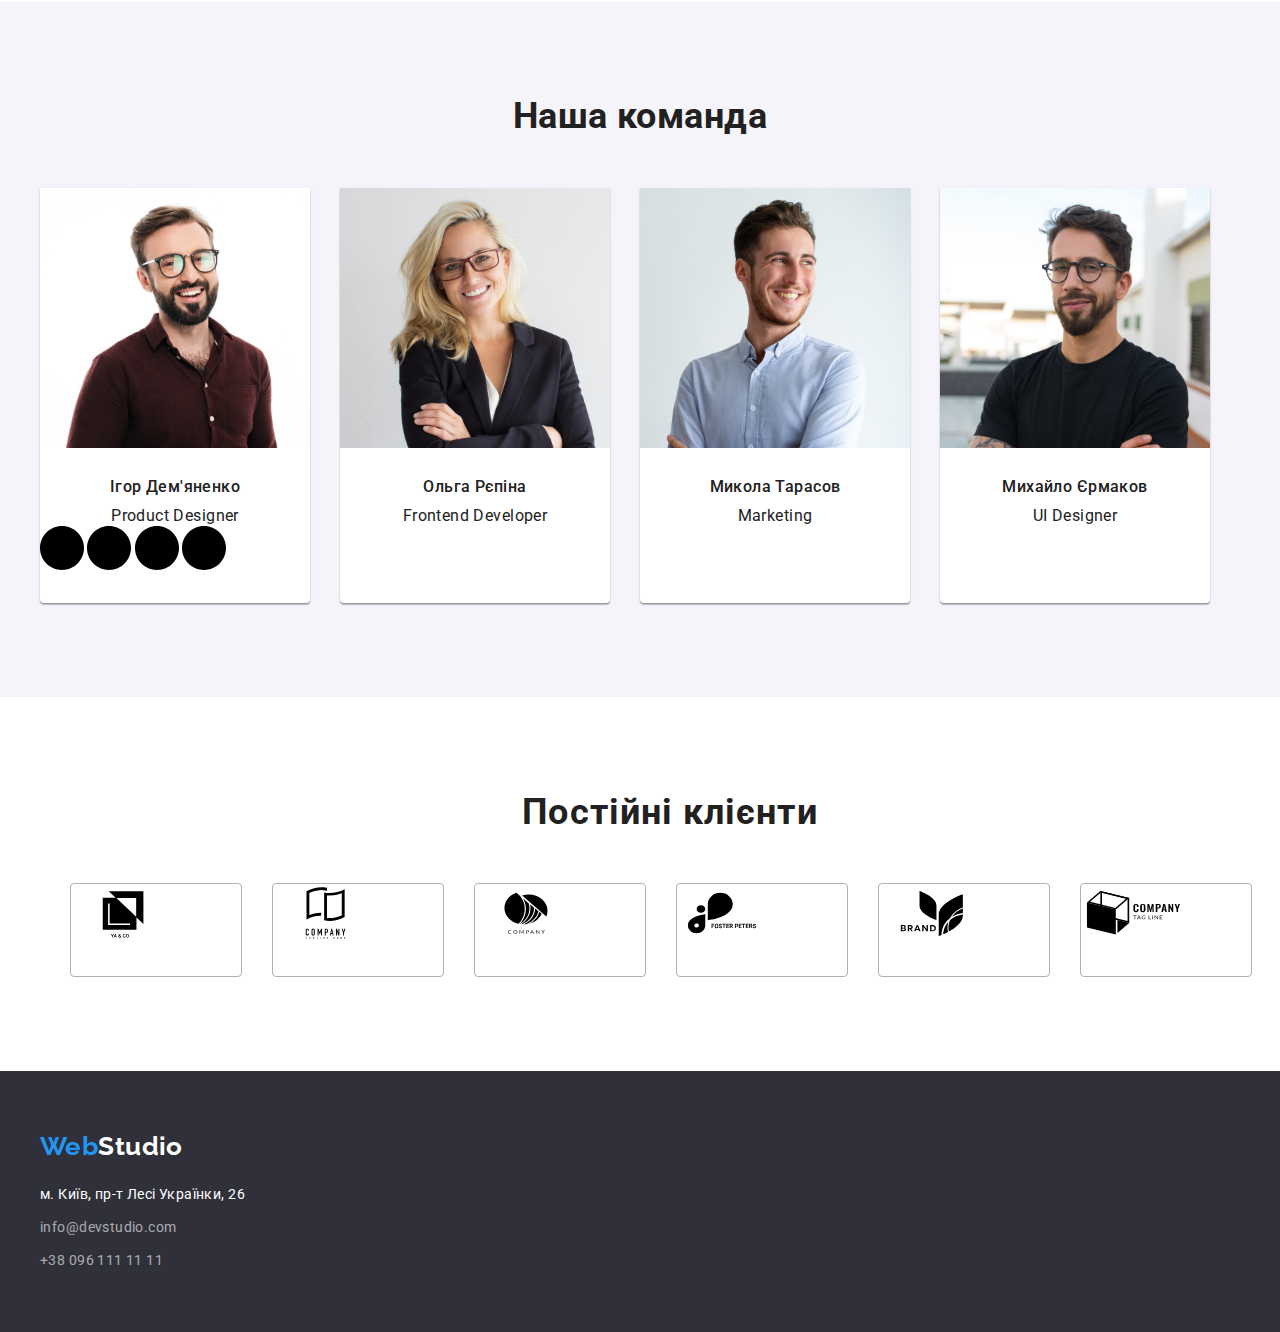
==== commit f53deb81: "2" ====
--- a/index.html
+++ b/index.html
@@ -73,14 +73,29 @@
                         <p> Ідейні міркування, і навіть початок повсякденної роботи з формування позиції.</p></li>
                                         
                     <li class="features-list-item">
+                        <div class="div-features-icon">
+                            <svg class="icon-clock" width="67" height="70">
+                                <use href="./images/icons.svg#icon-clock"></use>
+                            </svg>
+                        </div>
                         <h3>ПУНКТУАЛЬНІСТЬ</h3>
                         <p> Завдання організації, особливо рамки і місце навчання кадрів тягне у себе.</p></li>
                             
                     <li class="features-list-item">
+                        <div class="div-features-icon">
+                            <svg class="icon-diagram" width="70" height="54">
+                                <use href="./images/icons.svg#icon-diagram"></use>
+                            </svg>
+                        </div>
                         <h3>ПЛАНУВАННЯ</h3>
                         <p>Так само консультація з широким активом значною мірою зумовлює.</p></li>
                             
                     <li class="features-list-item">
+                        <div class="div-features-icon">
+                            <svg class="icon-astronaut" width="55" height="61">
+                                <use href="./images/icons.svg#icon-astronaut"></use>
+                            </svg>
+                        </div>
                         <h3>СУЧАСНІ ТЕХНОЛОГІЇ</h3>
                         <p>Значимість цих проблем настільки очевидна, що реалізація планових завдань.</p></li>
                 </ul>
@@ -112,7 +127,28 @@
                         <div class="our-team-info">
                             <h3>Ігор Дем'яненко</h3>
                             <p> Product Designer</p>
-                        </div>
+                            <a href=# class="our-team-icon link">
+                                <svg class="icon-instagram" width="44" height="44">
+                                    <use href="./images/icons.svg#icon-instagram"></use>
+                                </svg>
+                            </a>
+                            <a href=# class="our-team-icon link">
+                                <svg class="icon-twitter" width="44" height="44">
+                                    <use href="./images/icons.svg#icon-twitter"></use>
+                                </svg>
+                            </a>
+                            <a href=# class="our-team-icon link">
+                                <svg class="icon-facebook" width="44" height="44">
+                                    <use href="./images/icons.svg#icon-facebook"></use>
+                                </svg>
+                            </a>
+                            <a href=# class="our-team-icon link">
+                                <svg class="icon-linkedin" width="44" height="44">
+                                    <use href="./images/icons.svg#icon-linkedin"></use>
+                                </svg>
+                            </a>
+                        </div>
+
                         </li>
                     <li class="our-team-item">
                         <img src="./images/FrontendDeveloper.jpg" alt="Ольга Рєпіна" width="270" height="260">
@@ -150,7 +186,58 @@
             <div class="div-regular-customers container">
                 
                 <h2 class="regular-customers-h2">Постійні клієнти</h2>
-        
+                
+                <ul class="regular-customers-list list">
+                    <li>
+                        <a href="">
+                                <div class="regular-customers-icon">                            
+                                <svg class="icon-Logo" width="106" height="60">
+                                    <use href="./images/icons.svg#icon-Logo"></use>
+                                </svg>
+                                </div>
+                        </a></li>
+                    <li>
+                        <a href="">
+                            <div class="regular-customers-icon">
+                            
+                                <svg class="icon-Logo-1" width="106" height="60">
+                                    <use href="./images/icons.svg#icon-Logo-1"></use>
+                                </svg>
+                            </div>
+                        </a></li>
+                    <li>
+                        <a href="">
+                            <div class="regular-customers-icon">
+                                <svg class="icon-Logo-2" width="106" height="60">
+                                    <use href="./images/icons.svg#icon-Logo-2"></use>
+                                </svg>
+                            </div>
+                        </a></li>
+                    <li>
+                        <a href="">
+                            <div class="regular-customers-icon">
+                                <svg class="icon-Logo-3" width="106" height="60">
+                                    <use href="./images/icons.svg#icon-Logo-3"></use>
+                                </svg>
+                            </div>
+                        </a></li>
+                    <li>
+                        <a href="">
+                            <div class="regular-customers-icon">
+                                <svg class="icon-Logo-4" width="106" height="60">
+                                    <use href="./images/icons.svg#icon-Logo-4"></use>
+                                </svg>
+                            </div>
+                        </a></li>
+                    <li>
+                        <a href="">
+                            <div class="regular-customers-icon">
+                                <svg class="icon-Logo-5" width="106" height="60">
+                                    <use href="./images/icons.svg#icon-Logo-5"></use>
+                                </svg>
+                            </div>
+                        </a></li>
+                </ul>
                 
                 
         
--- a/css/styles.css
+++ b/css/styles.css
@@ -219,7 +219,11 @@
 
 .features-list {
     display: flex;
+    /* width: 1170px;
+    height: 248px; */
     gap: 30px;
+    align-items: center;
+    justify-content:center;
 }
 
 .features-list-item {
@@ -244,23 +248,36 @@
     color: var(--color-body-second);}
 
 .div-features-icon {
-      
+    display: flex;  
     margin-bottom: 30px;
-        width: 270px;
-        height: 120px;
+    width: 270px;
+    height: 120px;
         
-        background: #F5F4FA;
-        border-radius: 4px;
-        padding-top: auto;
+    background: #F5F4FA;
+    border-radius: 4px;
+    
 }
 
 .icon-antenna {
     display: flex;
+    
     fill: currentColor;
-    /* align-items: center;
-    justify-content:center; */
-    
-}
+   }
+
+.icon-clock{
+        display: flex;
+
+        fill: currentColor;
+    }
+
+.icon-diagram{
+        display: flex;
+
+        fill: currentColor;
+    }
+
+
+
 
 /* styles we-do */
 
@@ -345,18 +362,40 @@
     text-align: center;
     }
 
+.icon-instagram {
+    color: #FFFFFF
+    
+    fill: ;
+}
+
  /* Regular customers Постійні клієнти */
+
+
 
 .regular-customers {
     max-width: 1170px;
     margin-right: auto;
     margin-left: auto;
-
-
+}
+
+.regular-customers-list {
+    display: flex;
+    gap: 30px;
+
+}
+
+.regular-customers-icon {
+    width: 170px;
+    height: 92px;
+    
+    border: 1px solid #AFB1B8;
+    border-radius: 4px;
 }
 
 .regular-customers-h2 {
-        font-weight: 700;
+    padding-bottom: 50px;    
+    
+    font-weight: 700;
         font-size: 36px;
         line-height: 42px;
         text-align: center;
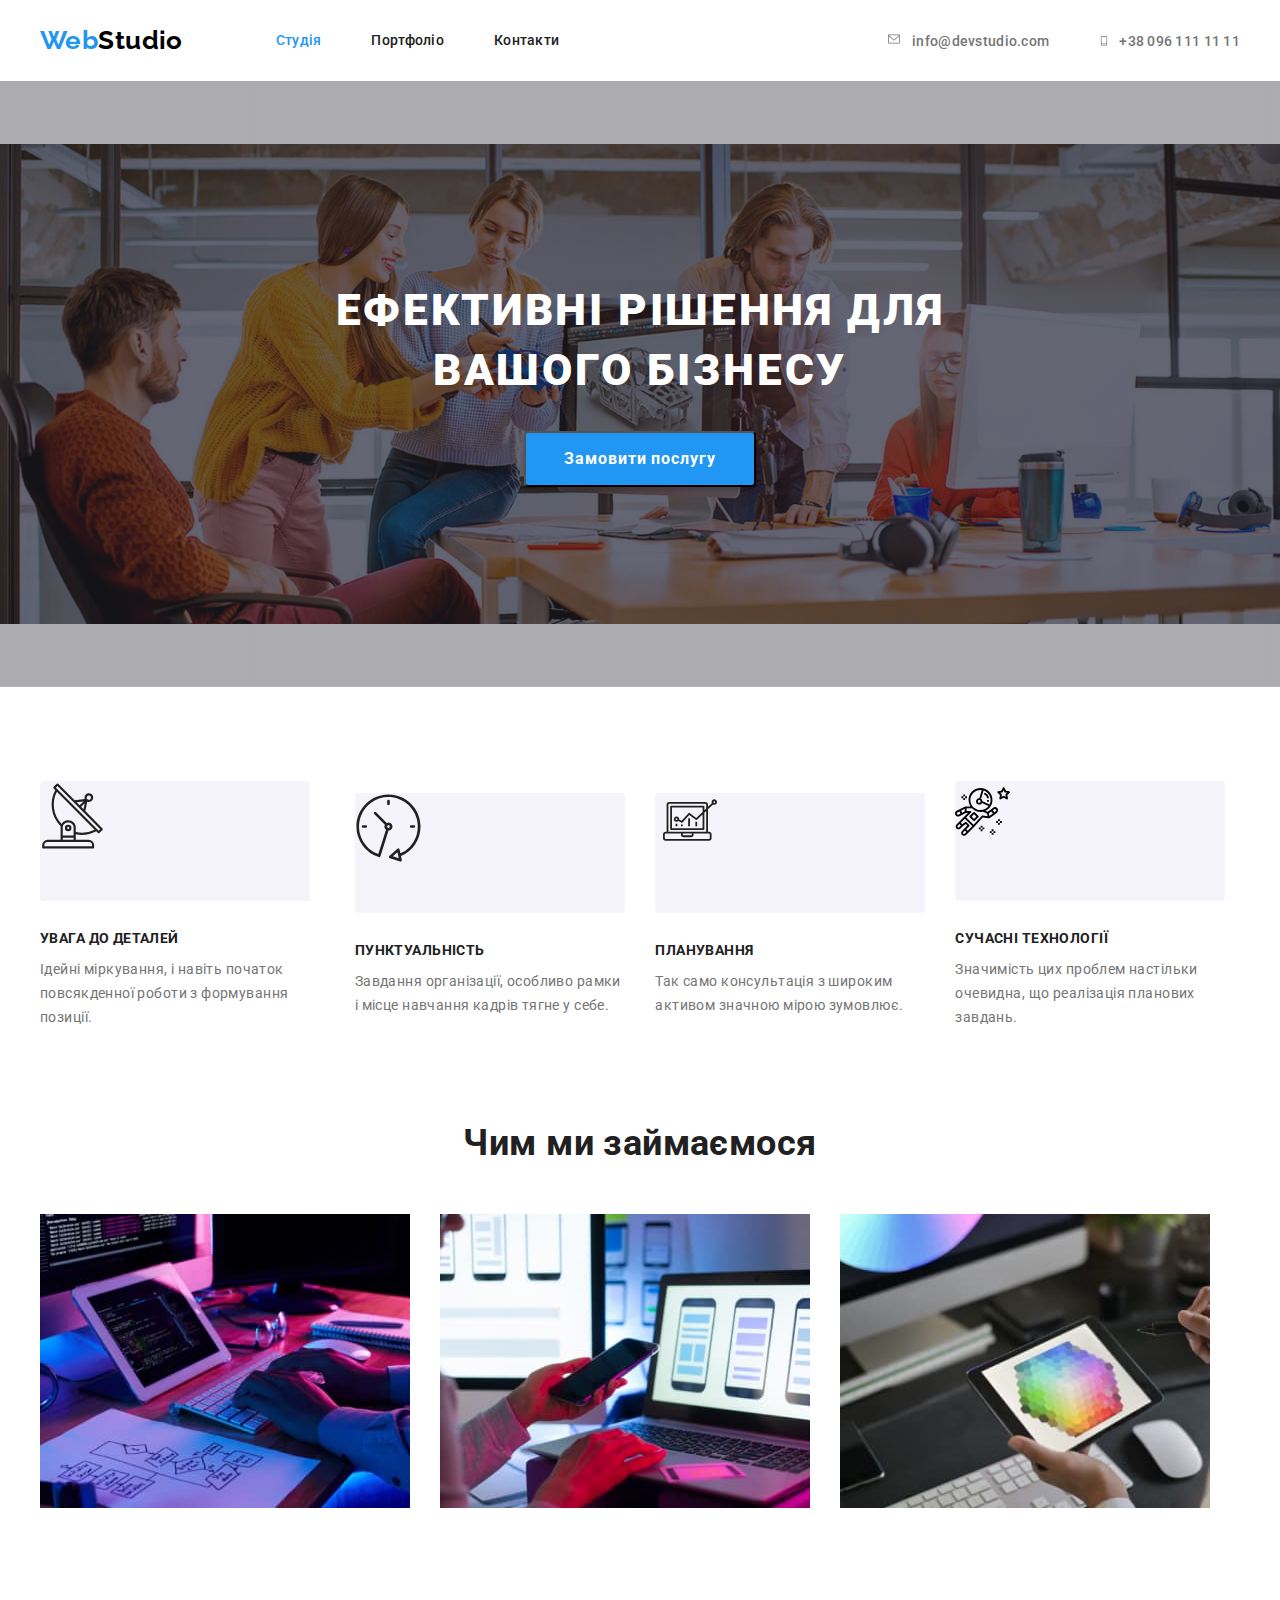
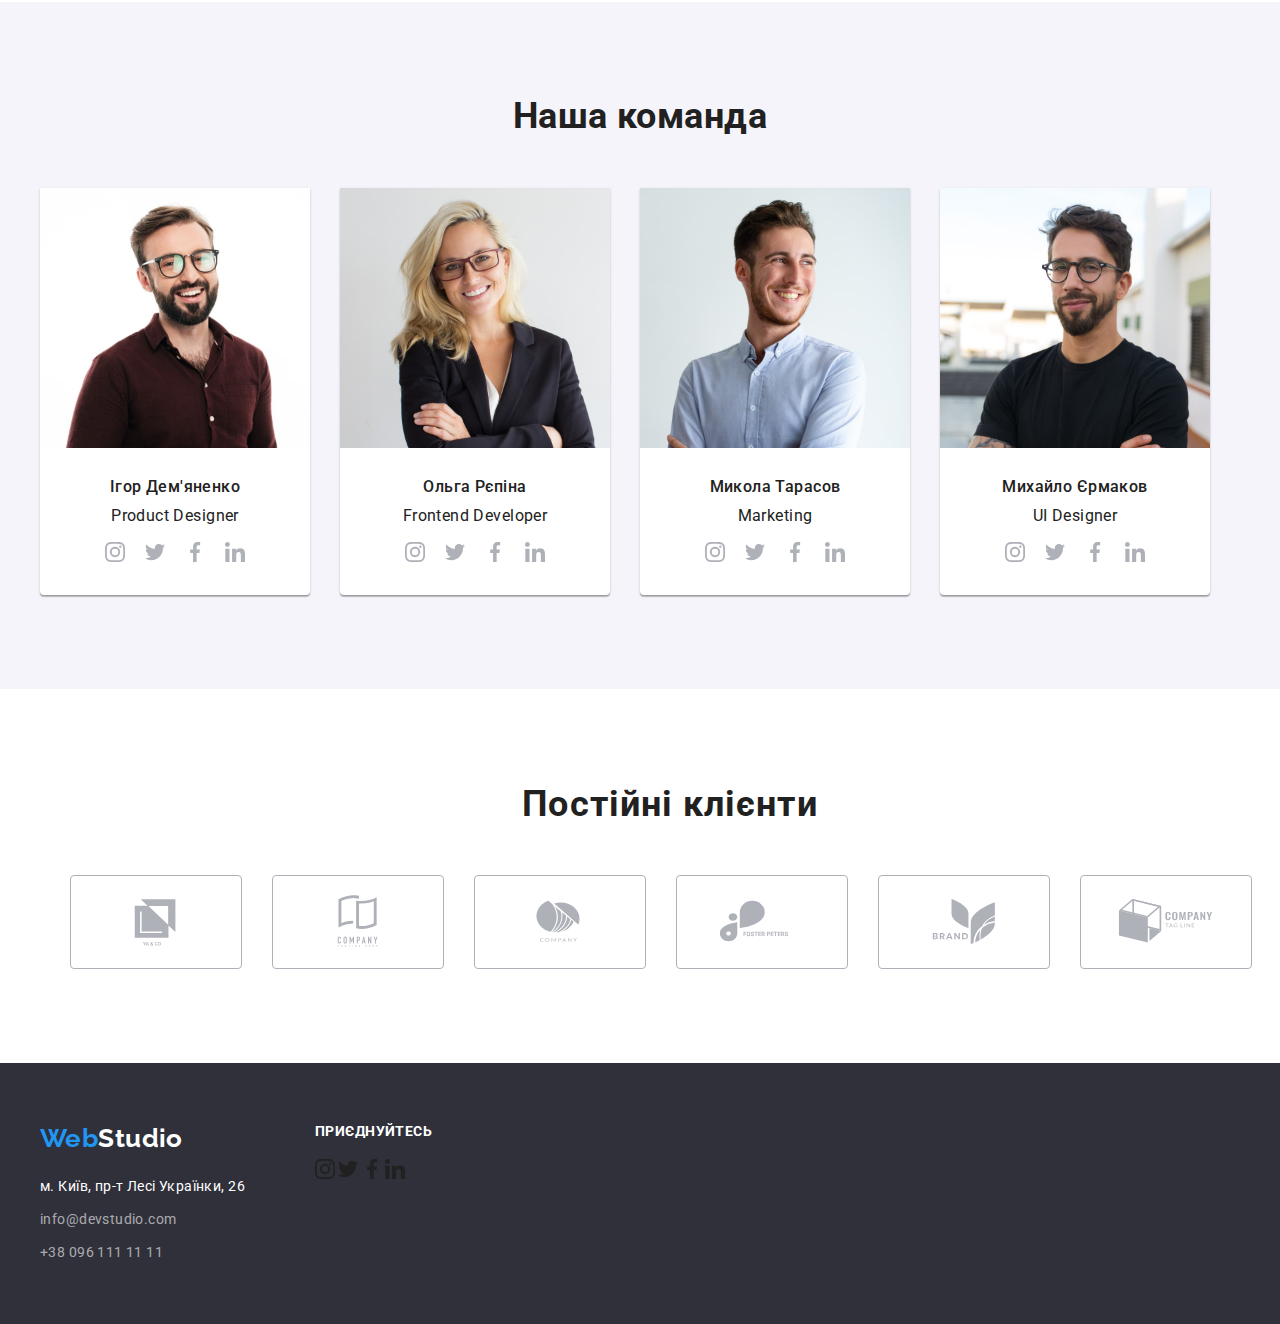
==== commit 3d43a2df: "1" ====
--- a/index.html
+++ b/index.html
@@ -127,26 +127,28 @@
                         <div class="our-team-info">
                             <h3>Ігор Дем'яненко</h3>
                             <p> Product Designer</p>
-                            <a href=# class="our-team-icon link">
-                                <svg class="icon-instagram" width="44" height="44">
-                                    <use href="./images/icons.svg#icon-instagram"></use>
-                                </svg>
-                            </a>
-                            <a href=# class="our-team-icon link">
-                                <svg class="icon-twitter" width="44" height="44">
-                                    <use href="./images/icons.svg#icon-twitter"></use>
-                                </svg>
-                            </a>
-                            <a href=# class="our-team-icon link">
-                                <svg class="icon-facebook" width="44" height="44">
-                                    <use href="./images/icons.svg#icon-facebook"></use>
-                                </svg>
-                            </a>
-                            <a href=# class="our-team-icon link">
-                                <svg class="icon-linkedin" width="44" height="44">
-                                    <use href="./images/icons.svg#icon-linkedin"></use>
-                                </svg>
-                            </a>
+                            <div class="div-our-team-icon">
+                                <a href=# class="our-team-icon link">
+                                    <svg class="icon-instagram" width="20" height="20">
+                                        <use href="./images/icons.svg#icon-instagram"></use>
+                                    </svg>
+                                </a>
+                                <a href=# class="our-team-icon link">
+                                    <svg class="icon-twitter" width="20" height="20">
+                                        <use href="./images/icons.svg#icon-twitter"></use>
+                                    </svg>
+                                </a>
+                                <a href=# class="our-team-icon link">
+                                    <svg class="icon-facebook" width="20" height="20">
+                                        <use href="./images/icons.svg#icon-facebook"></use>
+                                    </svg>
+                                </a>
+                                <a href=# class="our-team-icon link">
+                                    <svg class="icon-linkedin" width="20" height="20">
+                                        <use href="./images/icons.svg#icon-linkedin"></use>
+                                    </svg>
+                                </a>
+                            </div>
                         </div>
 
                         </li>
@@ -155,6 +157,28 @@
                         <div class="our-team-info">
                             <h3>Ольга Рєпіна</h3>
                             <p>Frontend Developer</p>
+                            <div class="div-our-team-icon">
+                                <a href=# class="our-team-icon link">
+                                    <svg class="icon-instagram" width="20" height="20">
+                                        <use href="./images/icons.svg#icon-instagram"></use>
+                                    </svg>
+                                </a>
+                                <a href=# class="our-team-icon link">
+                                    <svg class="icon-twitter" width="20" height="20">
+                                        <use href="./images/icons.svg#icon-twitter"></use>
+                                    </svg>
+                                </a>
+                                <a href=# class="our-team-icon link">
+                                    <svg class="icon-facebook" width="20" height="20">
+                                        <use href="./images/icons.svg#icon-facebook"></use>
+                                    </svg>
+                                </a>
+                                <a href=# class="our-team-icon link">
+                                    <svg class="icon-linkedin" width="20" height="20">
+                                        <use href="./images/icons.svg#icon-linkedin"></use>
+                                    </svg>
+                                </a>
+                            </div>
                         </div>
                         </li>
                     <li class="our-team-item">
@@ -162,6 +186,28 @@
                         <div class="our-team-info">
                             <h3>Микола Тарасов</h3>
                             <p> Marketing</p>
+                            <div class="div-our-team-icon">
+                                <a href=# class="our-team-icon link">
+                                    <svg class="icon-instagram" width="20" height="20">
+                                        <use href="./images/icons.svg#icon-instagram"></use>
+                                    </svg>
+                                </a>
+                                <a href=# class="our-team-icon link">
+                                    <svg class="icon-twitter" width="20" height="20">
+                                        <use href="./images/icons.svg#icon-twitter"></use>
+                                    </svg>
+                                </a>
+                                <a href=# class="our-team-icon link">
+                                    <svg class="icon-facebook" width="20" height="20">
+                                        <use href="./images/icons.svg#icon-facebook"></use>
+                                    </svg>
+                                </a>
+                                <a href=# class="our-team-icon link">
+                                    <svg class="icon-linkedin" width="20" height="20">
+                                        <use href="./images/icons.svg#icon-linkedin"></use>
+                                    </svg>
+                                </a>
+                            </div>
                         </div>
                     </li>
                         <li class="our-team-item">
@@ -170,6 +216,28 @@
                         <div class="our-team-info">
                             <h3>Михайло Єрмаков</h3>
                             <p>UI Designer</p>
+                            <div class="div-our-team-icon">
+                                <a href=# class="our-team-icon link">
+                                    <svg class="icon-instagram" width="20" height="20">
+                                        <use href="./images/icons.svg#icon-instagram"></use>
+                                    </svg>
+                                </a>
+                                <a href=# class="our-team-icon link">
+                                    <svg class="icon-twitter" width="20" height="20">
+                                        <use href="./images/icons.svg#icon-twitter"></use>
+                                    </svg>
+                                </a>
+                                <a href=# class="our-team-icon link">
+                                    <svg class="icon-facebook" width="20" height="20">
+                                        <use href="./images/icons.svg#icon-facebook"></use>
+                                    </svg>
+                                </a>
+                                <a href=# class="our-team-icon link">
+                                    <svg class="icon-linkedin" width="20" height="20">
+                                        <use href="./images/icons.svg#icon-linkedin"></use>
+                                    </svg>
+                                </a>
+                            </div>
                         </div>
 
                         </li>
@@ -191,8 +259,8 @@
                     <li>
                         <a href="">
                                 <div class="regular-customers-icon">                            
-                                <svg class="icon-Logo" width="106" height="60">
-                                    <use href="./images/icons.svg#icon-Logo"></use>
+                                <svg class="icon-logo" width="106" height="60">
+                                    <use href="./images/icons.svg#icon-logo"></use>
                                 </svg>
                                 </div>
                         </a></li>
@@ -200,40 +268,40 @@
                         <a href="">
                             <div class="regular-customers-icon">
                             
-                                <svg class="icon-Logo-1" width="106" height="60">
-                                    <use href="./images/icons.svg#icon-Logo-1"></use>
-                                </svg>
-                            </div>
-                        </a></li>
-                    <li>
-                        <a href="">
-                            <div class="regular-customers-icon">
-                                <svg class="icon-Logo-2" width="106" height="60">
-                                    <use href="./images/icons.svg#icon-Logo-2"></use>
-                                </svg>
-                            </div>
-                        </a></li>
-                    <li>
-                        <a href="">
-                            <div class="regular-customers-icon">
-                                <svg class="icon-Logo-3" width="106" height="60">
-                                    <use href="./images/icons.svg#icon-Logo-3"></use>
-                                </svg>
-                            </div>
-                        </a></li>
-                    <li>
-                        <a href="">
-                            <div class="regular-customers-icon">
-                                <svg class="icon-Logo-4" width="106" height="60">
-                                    <use href="./images/icons.svg#icon-Logo-4"></use>
-                                </svg>
-                            </div>
-                        </a></li>
-                    <li>
-                        <a href="">
-                            <div class="regular-customers-icon">
-                                <svg class="icon-Logo-5" width="106" height="60">
-                                    <use href="./images/icons.svg#icon-Logo-5"></use>
+                                <svg class="icon-logo-1" width="106" height="60">
+                                    <use href="./images/icons.svg#icon-logo-1"></use>
+                                </svg>
+                            </div>
+                        </a></li>
+                    <li>
+                        <a href="">
+                            <div class="regular-customers-icon">
+                                <svg class="icon-logo-2" width="106" height="60">
+                                    <use href="./images/icons.svg#icon-logo-2"></use>
+                                </svg>
+                            </div>
+                        </a></li>
+                    <li>
+                        <a href="">
+                            <div class="regular-customers-icon">
+                                <svg class="icon-logo-3" width="106" height="60">
+                                    <use href="./images/icons.svg#icon-logo-3"></use>
+                                </svg>
+                            </div>
+                        </a></li>
+                    <li>
+                        <a href="">
+                            <div class="regular-customers-icon">
+                                <svg class="icon-logo-4" width="106" height="60">
+                                    <use href="./images/icons.svg#icon-logo-4"></use>
+                                </svg>
+                            </div>
+                        </a></li>
+                    <li>
+                        <a href="">
+                            <div class="regular-customers-icon">
+                                <svg class="icon-logo-5" width="106" height="60">
+                                    <use href="./images/icons.svg#icon-logo-5"></use>
                                 </svg>
                             </div>
                         </a></li>
@@ -252,14 +320,43 @@
     <footer class="footer">
 
         <div class="div-footer container">
-            <a class="footer-logotipe link" href="#"><span class="footer-text-web">Web</span><span class="footer-text-studio">Studio</span></a>
-            <address class="footer-adress">
-                <ul class="footer-adres-list list">
-                    <li><a class="footer-adres-item link" href="https://goo.gl/maps/Fz6GeaeqfLtcT4g48" target="_blank" rel="noopener norefferer nofollov">м. Київ, пр-т Лесі Українки, 26</a></li>
-                    <li><a class="footer-item link" href="mailto:info@devstudio.com">info@devstudio.com</a></li>
-                    <li><a class="footer-item link"href="tel:+380961111111">+38 096 111 11 11</a></li>
-                </ul>
-            </address>
+                <div class="footer-left">
+                <a class="footer-logotipe link" href="#"><span class="footer-text-web">Web</span><span class="footer-text-studio">Studio</span></a>
+                <address class="footer-adress">
+                    <ul class="footer-adres-list list">
+                        <li><a class="footer-adres-item link" href="https://goo.gl/maps/Fz6GeaeqfLtcT4g48" target="_blank" rel="noopener norefferer nofollov">м. Київ, пр-т Лесі Українки, 26</a></li>
+                        <li><a class="footer-item link" href="mailto:info@devstudio.com">info@devstudio.com</a></li>
+                        <li><a class="footer-item link"href="tel:+380961111111">+38 096 111 11 11</a></li>
+                    </ul>
+                </address>
+                </div>
+                <div class="footer-right">
+                    <h3 class="footer-h3">
+                        приєднуйтесь
+                    </h3>
+                    <div class="footer-icon">
+                        <a href=# class="footer-icon link">
+                            <svg class="icon-instagram" width="20" height="20">
+                                <use href="./images/icons.svg#icon-instagram"></use>
+                            </svg>
+                        </a>
+                        <a href=# class="footer-icon link">
+                            <svg class="icon-twitter" width="20" height="20">
+                                <use href="./images/icons.svg#icon-twitter"></use>
+                            </svg>
+                        </a>
+                        <a href=# class="footer-icon link">
+                            <svg class="icon-facebook" width="20" height="20">
+                                <use href="./images/icons.svg#icon-facebook"></use>
+                            </svg>
+                        </a>
+                        <a href=# class="footer-icon link">
+                            <svg class="icon-linkedin" width="20" height="20">
+                                <use href="./images/icons.svg#icon-linkedin"></use>
+                            </svg>
+                        </a>
+                    </div>
+                </div>
         </div>
     </footer>
 </body>
--- a/css/styles.css
+++ b/css/styles.css
@@ -362,11 +362,25 @@
     text-align: center;
     }
 
-.icon-instagram {
-    color: #FFFFFF
-    
-    fill: ;
-}
+.div-our-team-icon {
+    display: flex;
+    justify-content: center;
+    gap: 20px;
+    margin-top: 16px;
+}
+
+.our-team-icon {
+    /* display: flex; */
+    /* justify-content: center;
+    align-items: center; */
+    color: #AFB1B8
+}
+
+.icon-instagram, .icon-twitter, .icon-facebook, .icon-linkedin{
+    fill: currentColor;
+    }
+
+.icon-instagram:hover, .icon-instagram:focus, .icon-instagram:active {background: #2196F3;}
 
  /* Regular customers Постійні клієнти */
 
@@ -385,11 +399,47 @@
 }
 
 .regular-customers-icon {
+    display: flex;
+    justify-content: center;
+    align-items: center;
     width: 170px;
     height: 92px;
     
+    color: #AFB1B8;
     border: 1px solid #AFB1B8;
     border-radius: 4px;
+}
+
+.icon-logo, .icon-logo-1, .icon-logo-2, .icon-logo-3, .icon-logo-4, .icon-logo-5 {
+    fill: currentColor;
+}
+
+.icon-logo:hover,.icon-logo:focus,.icon-logo:active {color: #2196F3;}
+.icon-logo-1:hover,
+.icon-logo-1:focus,
+.icon-logo-1:active {
+    color: #2196F3;
+}
+.icon-logo-2:hover,
+.icon-logo-2:focus,
+.icon-logo-2:active {
+    color: #2196F3;
+}
+.icon-logo-3:hover,
+.icon-logo-3:focus,
+.icon-logo-3:active {
+    color: #2196F3;
+}
+.icon-logo-4:hover,
+.icon-logo-4:focus,
+.icon-logo-4:active {
+    color: #2196F3;
+}
+
+.icon-logo-5:hover,
+.icon-logo-5:focus,
+.icon-logo-5:active {
+    color: #2196F3;
 }
 
 .regular-customers-h2 {
@@ -417,7 +467,26 @@
     margin-left: auto;
 }
 
-
+.div-footer{
+    display: flex;
+    gap: 70px;
+}
+
+.footer-right {
+    
+}
+
+.footer-h3 {
+     margin-bottom: 20px;
+    
+    font-weight: 700;
+        font-size: 14px;
+        line-height: calc(16/14);
+        letter-spacing: 0.03em;
+        text-transform: uppercase;
+    
+        color: #FFFFFF;
+}
 
 .footer-text-web {
     color: #2196F3;}
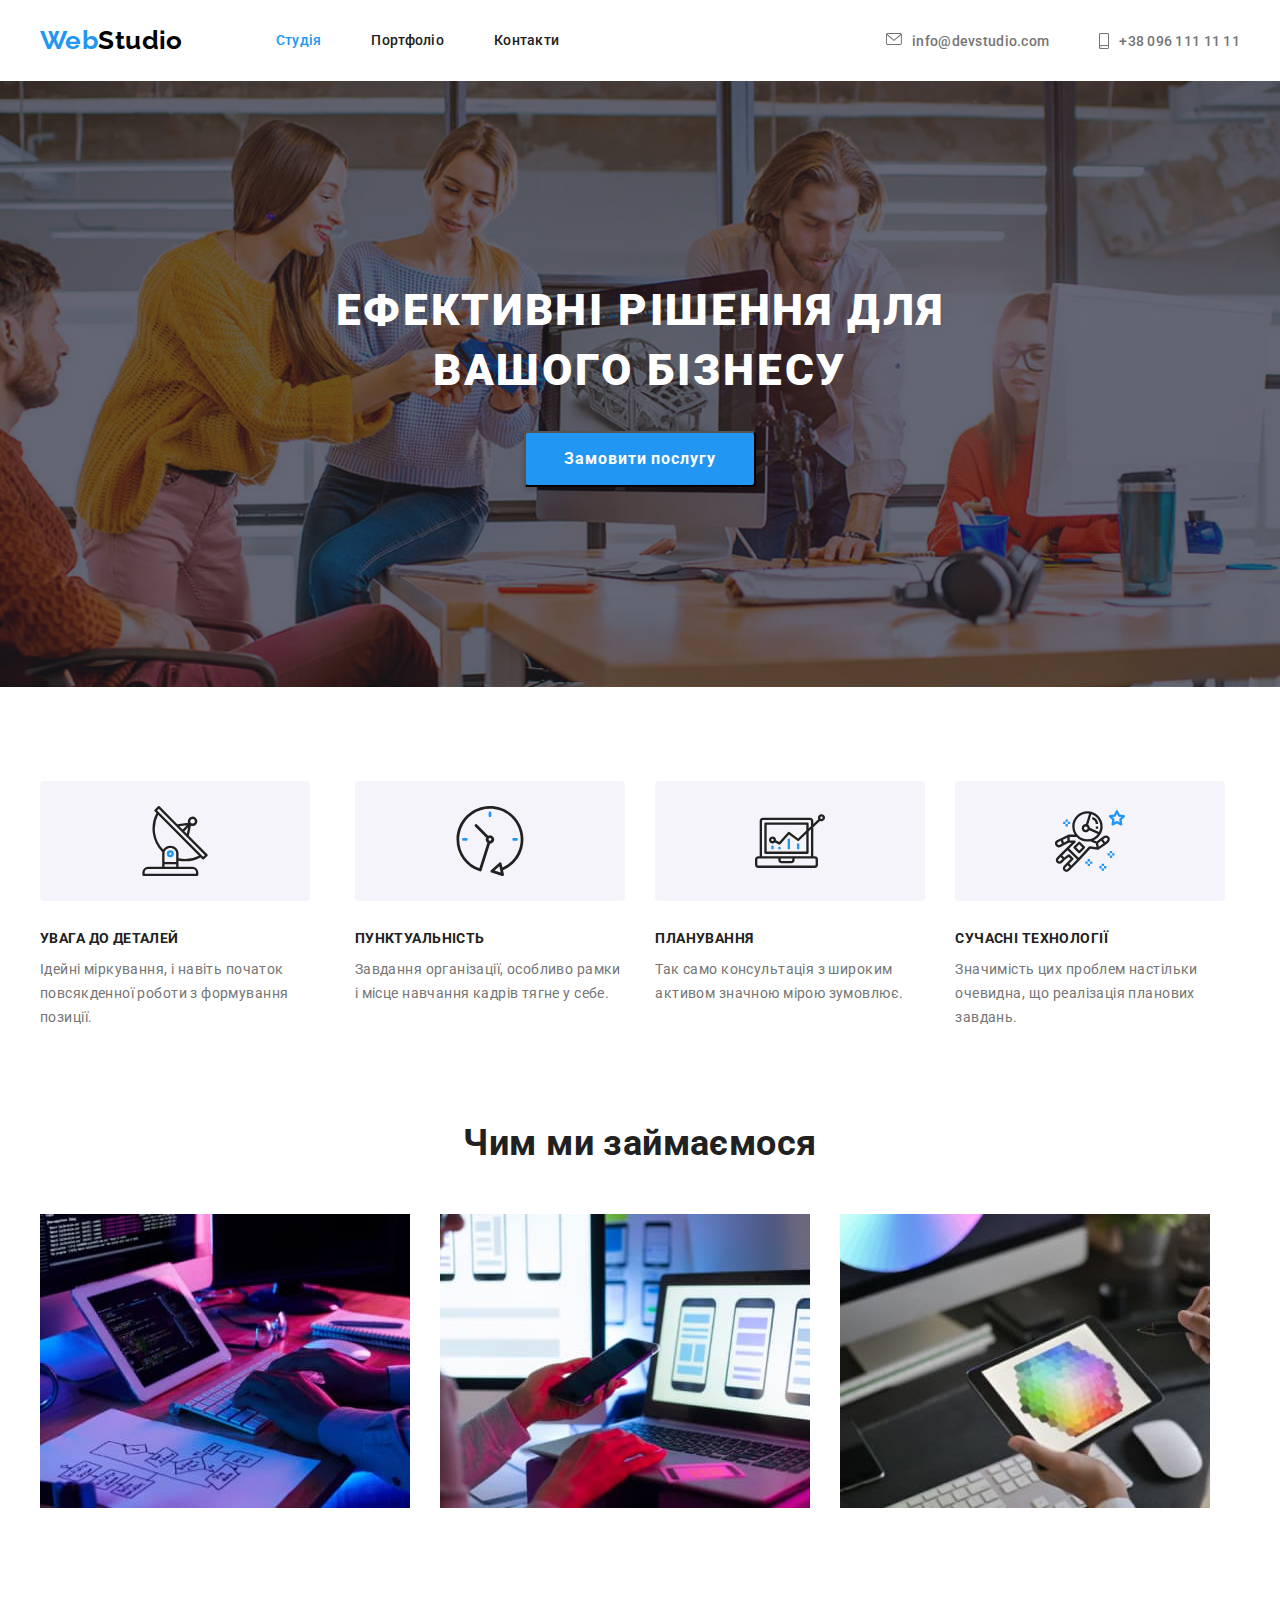
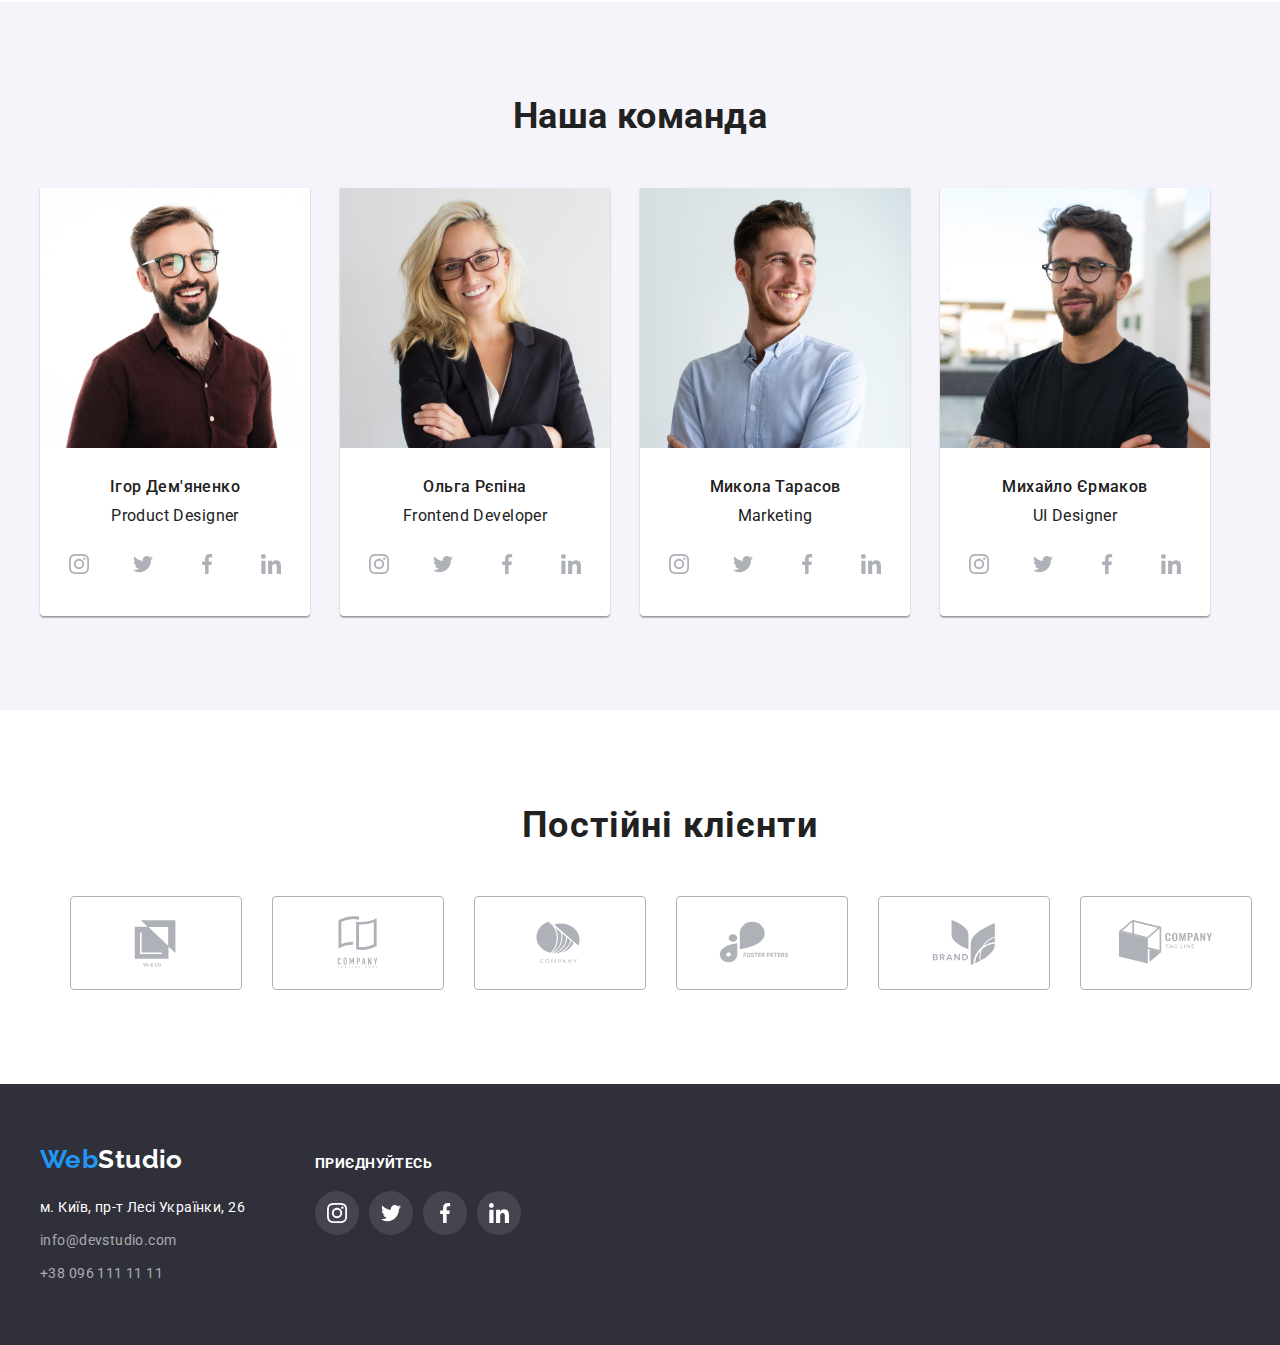
==== commit 2ed457dd: "3" ====
--- a/index.html
+++ b/index.html
@@ -65,7 +65,7 @@
                 <ul class="features-list list">
                     <li class="features-list-item">
                         <div class="div-features-icon">
-                        <svg class="icon-antenna" width="65" height="70">
+                        <svg class="icon-antenna" width="70" height="70">
                             <use href="./images/icons.svg#icon-antenna"></use>
                         </svg>
                         </div>
@@ -74,7 +74,7 @@
                                         
                     <li class="features-list-item">
                         <div class="div-features-icon">
-                            <svg class="icon-clock" width="67" height="70">
+                            <svg class="icon-clock" width="70" height="70">
                                 <use href="./images/icons.svg#icon-clock"></use>
                             </svg>
                         </div>
@@ -83,7 +83,7 @@
                             
                     <li class="features-list-item">
                         <div class="div-features-icon">
-                            <svg class="icon-diagram" width="70" height="54">
+                            <svg class="icon-diagram" width="70" height="70">
                                 <use href="./images/icons.svg#icon-diagram"></use>
                             </svg>
                         </div>
@@ -92,7 +92,7 @@
                             
                     <li class="features-list-item">
                         <div class="div-features-icon">
-                            <svg class="icon-astronaut" width="55" height="61">
+                            <svg class="icon-astronaut" width="70" height="70">
                                 <use href="./images/icons.svg#icon-astronaut"></use>
                             </svg>
                         </div>
@@ -257,53 +257,53 @@
                 
                 <ul class="regular-customers-list list">
                     <li>
-                        <a href="">
-                                <div class="regular-customers-icon">                            
+                        <a class="regular-customers-icon" href="">
+                                                            
                                 <svg class="icon-logo" width="106" height="60">
                                     <use href="./images/icons.svg#icon-logo"></use>
                                 </svg>
-                                </div>
-                        </a></li>
-                    <li>
-                        <a href="">
-                            <div class="regular-customers-icon">
+                                
+                        </a></li>
+                    <li>
+                        <a class="regular-customers-icon" href="">
+                            
                             
                                 <svg class="icon-logo-1" width="106" height="60">
                                     <use href="./images/icons.svg#icon-logo-1"></use>
                                 </svg>
-                            </div>
-                        </a></li>
-                    <li>
-                        <a href="">
-                            <div class="regular-customers-icon">
+                            
+                        </a></li>
+                    <li>
+                        <a class="regular-customers-icon" href="">
+                            
                                 <svg class="icon-logo-2" width="106" height="60">
                                     <use href="./images/icons.svg#icon-logo-2"></use>
                                 </svg>
-                            </div>
-                        </a></li>
-                    <li>
-                        <a href="">
-                            <div class="regular-customers-icon">
+                            
+                        </a></li>
+                    <li>
+                        <a class="regular-customers-icon" href="">
+                            
                                 <svg class="icon-logo-3" width="106" height="60">
                                     <use href="./images/icons.svg#icon-logo-3"></use>
                                 </svg>
-                            </div>
-                        </a></li>
-                    <li>
-                        <a href="">
-                            <div class="regular-customers-icon">
+                            
+                        </a></li>
+                    <li>
+                        <a class="regular-customers-icon" href="">
+                            
                                 <svg class="icon-logo-4" width="106" height="60">
                                     <use href="./images/icons.svg#icon-logo-4"></use>
                                 </svg>
-                            </div>
-                        </a></li>
-                    <li>
-                        <a href="">
-                            <div class="regular-customers-icon">
+                            
+                        </a></li>
+                    <li>
+                        <a class="regular-customers-icon" href="">
+                            
                                 <svg class="icon-logo-5" width="106" height="60">
                                     <use href="./images/icons.svg#icon-logo-5"></use>
                                 </svg>
-                            </div>
+                            
                         </a></li>
                 </ul>
                 
@@ -331,10 +331,10 @@
                 </address>
                 </div>
                 <div class="footer-right">
-                    <h3 class="footer-h3">
+                    <p class="footer-p">
                         приєднуйтесь
-                    </h3>
-                    <div class="footer-icon">
+                    </p>
+                    <div class="div-footer-icon">
                         <a href=# class="footer-icon link">
                             <svg class="icon-instagram" width="20" height="20">
                                 <use href="./images/icons.svg#icon-instagram"></use>
--- a/css/styles.css
+++ b/css/styles.css
@@ -153,7 +153,7 @@
     background-image: linear-gradient(rgba(47, 48, 58, 0.4), rgba(47, 48, 58, 0.4)), url(../images/Bg-hero.png);
     background-repeat: no-repeat;
     background-position: center;
-    background-size: contain;
+    background-size: cover;
     padding-top: 200px;
     padding-bottom: 200px;
     margin-left: auto;
@@ -219,10 +219,7 @@
 
 .features-list {
     display: flex;
-    /* width: 1170px;
-    height: 248px; */
     gap: 30px;
-    align-items: center;
     justify-content:center;
 }
 
@@ -252,7 +249,9 @@
     margin-bottom: 30px;
     width: 270px;
     height: 120px;
-        
+    align-items: center;
+    justify-content: center;
+    
     background: #F5F4FA;
     border-radius: 4px;
     
@@ -370,19 +369,23 @@
 }
 
 .our-team-icon {
-    /* display: flex; */
-    /* justify-content: center;
-    align-items: center; */
-    color: #AFB1B8
+    width: 44px;
+    height: 44px;
+    
+    display: flex;
+    justify-content: center;
+    align-items: center;
+    color: #AFB1B8;
+    border-radius: 50%; 
 }
 
 .icon-instagram, .icon-twitter, .icon-facebook, .icon-linkedin{
     fill: currentColor;
     }
 
-.icon-instagram:hover, .icon-instagram:focus, .icon-instagram:active {background: #2196F3;}
-
- /* Regular customers Постійні клієнти */
+.our-team-icon:hover, .our-team-icon:focus, .our-team-icon:active {background: #2196F3}
+
+/* Regular customers Постійні клієнти */
 
 
 
@@ -415,32 +418,14 @@
 }
 
 .icon-logo:hover,.icon-logo:focus,.icon-logo:active {color: #2196F3;}
-.icon-logo-1:hover,
-.icon-logo-1:focus,
-.icon-logo-1:active {
-    color: #2196F3;
-}
-.icon-logo-2:hover,
-.icon-logo-2:focus,
-.icon-logo-2:active {
-    color: #2196F3;
-}
-.icon-logo-3:hover,
-.icon-logo-3:focus,
-.icon-logo-3:active {
-    color: #2196F3;
-}
-.icon-logo-4:hover,
-.icon-logo-4:focus,
-.icon-logo-4:active {
-    color: #2196F3;
-}
-
-.icon-logo-5:hover,
-.icon-logo-5:focus,
-.icon-logo-5:active {
-    color: #2196F3;
-}
+.icon-logo-1:hover,.icon-logo-1:focus,.icon-logo-1:active {color: #2196F3;}
+.icon-logo-2:hover,.icon-logo-2:focus,.icon-logo-2:active {color: #2196F3;}
+.icon-logo-3:hover,.icon-logo-3:focus,.icon-logo-3:active {color: #2196F3;}
+.icon-logo-4:hover,.icon-logo-4:focus,.icon-logo-4:active {color: #2196F3;}
+.icon-logo-5:hover,.icon-logo-5:focus,.icon-logo-5:active {color: #2196F3;}
+
+.regular-customers-icon:hover,.regular-customers-icon:focus,.regular-customers-icon:active {border-color: #2196F3;}
+
 
 .regular-customers-h2 {
     padding-bottom: 50px;    
@@ -470,13 +455,10 @@
 .div-footer{
     display: flex;
     gap: 70px;
-}
-
-.footer-right {
-    
-}
-
-.footer-h3 {
+    align-items: baseline;
+}
+
+.footer-p {
      margin-bottom: 20px;
     
     font-weight: 700;
@@ -526,6 +508,27 @@
 .footer-item:hover, .footer-item:focus, .footer-item:active {color: #2196F3;}
 .footer-adres-item:hover, .footer-adres-item:focus, .footer-adres-item:active {color: #2196F3;}
     
+.div-footer-icon {
+    display: flex;
+    justify-content: center;
+    gap: 10px;
+    margin-top: 20px;
+    
+}
+
+.footer-icon {
+    width: 44px;
+    height: 44px;
+
+    display: flex;
+    justify-content: center;
+    align-items: center;
+    color: #FFFFFF;
+    background: rgba(255, 255, 255, 0.1);
+    border-radius: 50%;
+}
+
+.footer-icon:hover,.footer-icon:focus,.footer-icon:active {background: #2196F3;}
 
 /* STYSES FOR PORTFOLIO.HTML*/
 
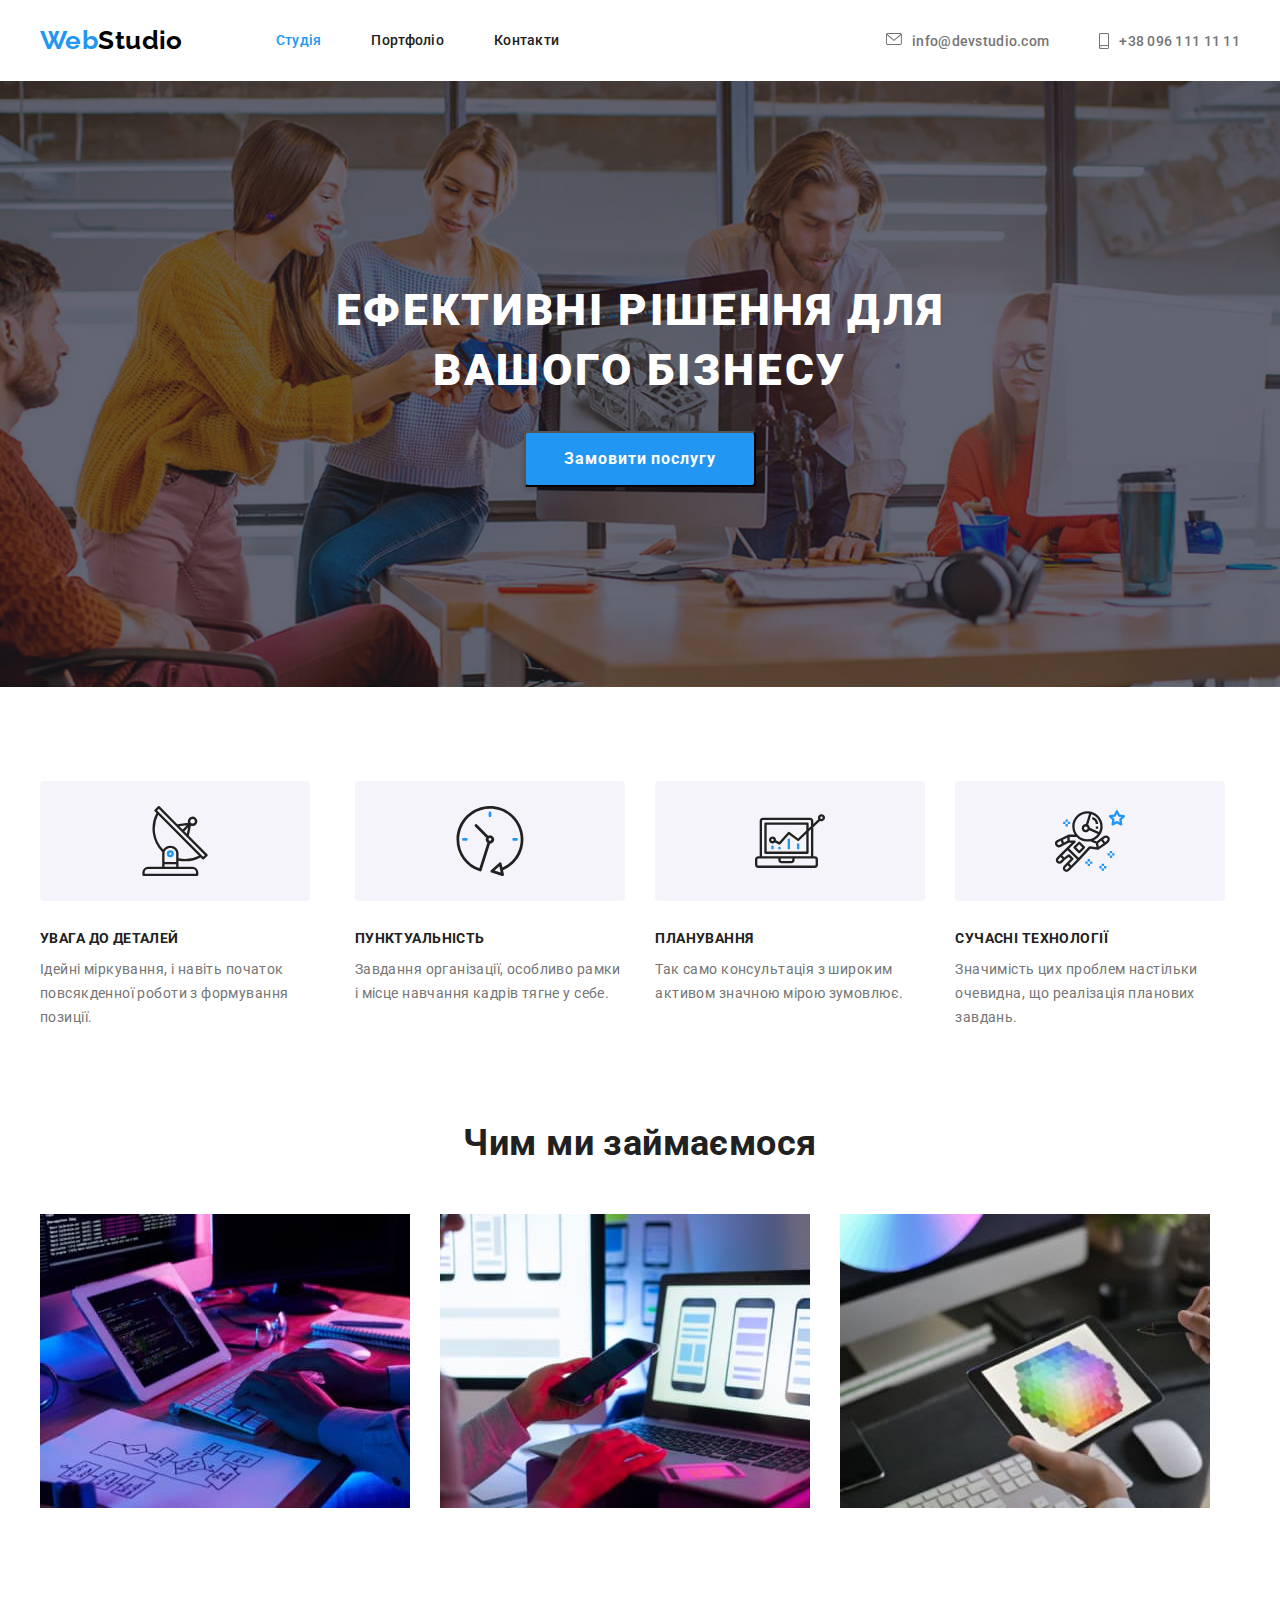
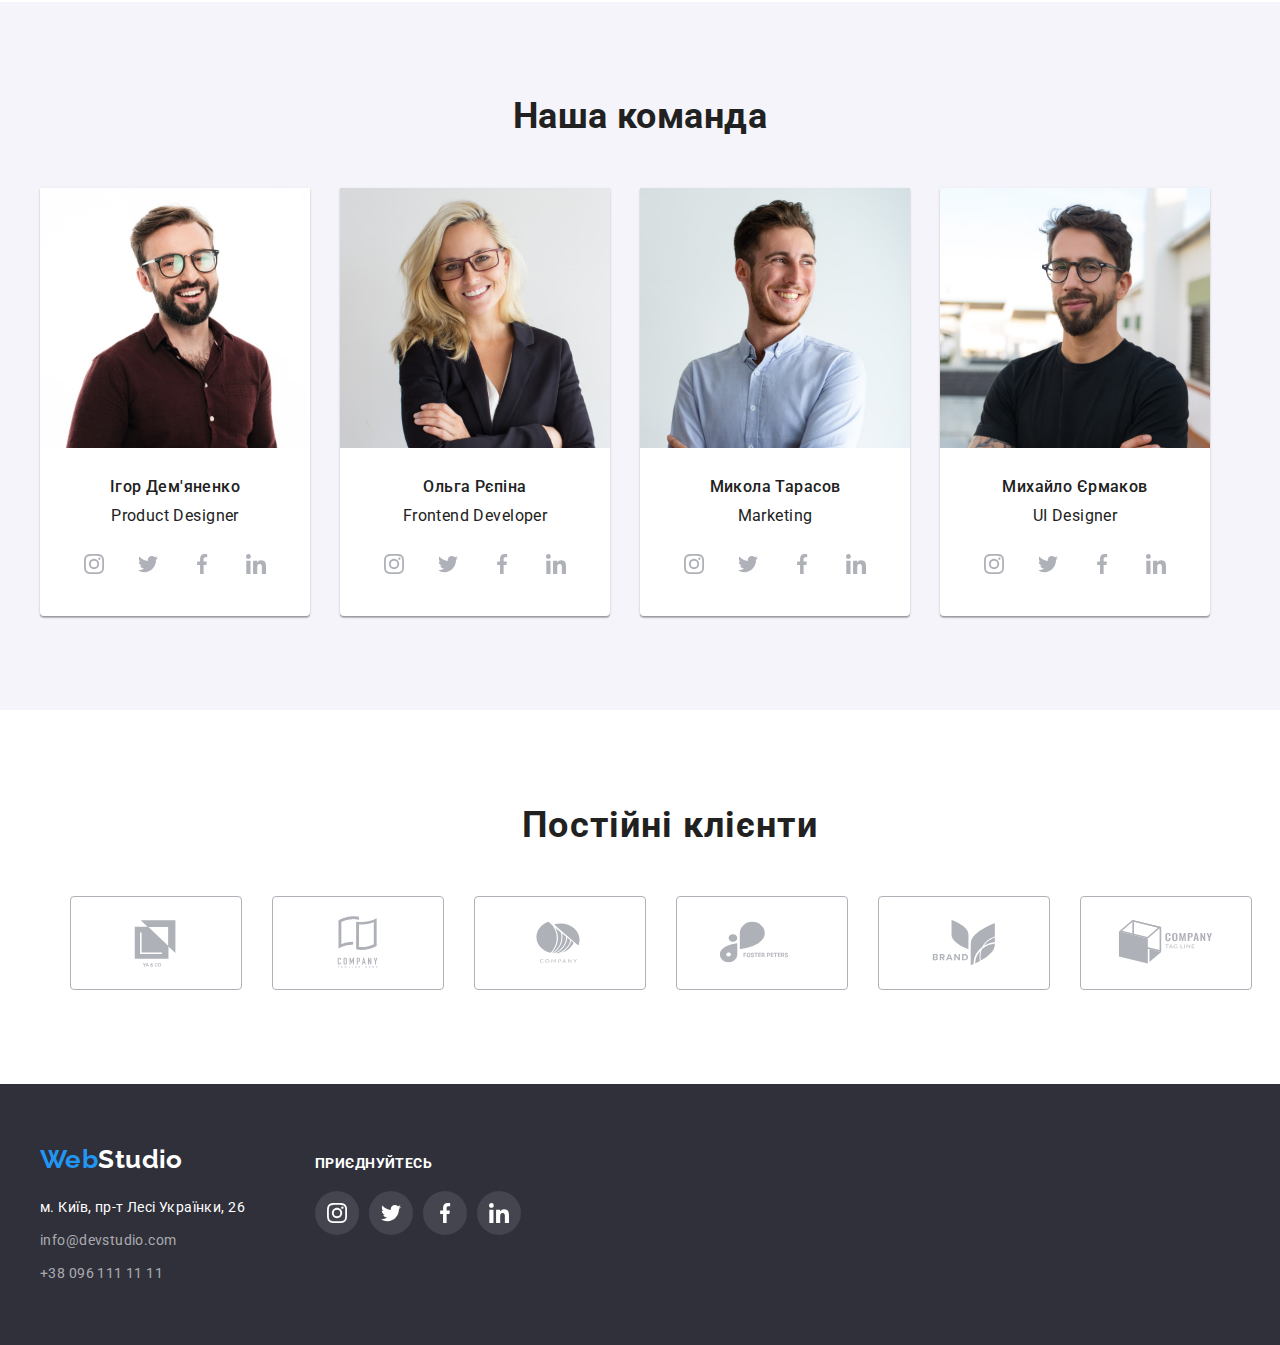
==== commit 963ec6b6: "3" ====
--- a/index.html
+++ b/index.html
@@ -127,28 +127,41 @@
                         <div class="our-team-info">
                             <h3>Ігор Дем'яненко</h3>
                             <p> Product Designer</p>
-                            <div class="div-our-team-icon">
-                                <a href=# class="our-team-icon link">
-                                    <svg class="icon-instagram" width="20" height="20">
-                                        <use href="./images/icons.svg#icon-instagram"></use>
-                                    </svg>
-                                </a>
-                                <a href=# class="our-team-icon link">
-                                    <svg class="icon-twitter" width="20" height="20">
-                                        <use href="./images/icons.svg#icon-twitter"></use>
-                                    </svg>
-                                </a>
-                                <a href=# class="our-team-icon link">
-                                    <svg class="icon-facebook" width="20" height="20">
-                                        <use href="./images/icons.svg#icon-facebook"></use>
-                                    </svg>
-                                </a>
-                                <a href=# class="our-team-icon link">
-                                    <svg class="icon-linkedin" width="20" height="20">
-                                        <use href="./images/icons.svg#icon-linkedin"></use>
-                                    </svg>
-                                </a>
-                            </div>
+                            <ul class="our-team-icon-list list">
+                                <li>
+                                    <a href="#" class="our-team-icon link">
+                                        <svg class="icon-instagram" width="20" height="20">
+                                            <use href="./images/icons.svg#icon-instagram"></use>
+                                        </svg>
+                                    </a>
+                                </li>
+                                    
+                                <li>
+                                    <a href="#" class="our-team-icon link">
+                                        <svg class="icon-twitter" width="20" height="20">
+                                            <use href="./images/icons.svg#icon-twitter"></use>
+                                        </svg>
+                                    </a>
+                                </li>
+                                    
+                                <li>
+                                <a href="#" class="our-team-icon link">
+                                        <svg class="icon-facebook" width="20" height="20">
+                                            <use href="./images/icons.svg#icon-facebook"></use>
+                                        </svg>
+                                    </a>
+                                </li>
+                                
+                                <li>
+                                <a href="#" class="our-team-icon link">
+                                        <svg class="icon-linkedin" width="20" height="20">
+                                            <use href="./images/icons.svg#icon-linkedin"></use>
+                                        </svg>
+                                    </a>
+                                </li>
+                            </ul> 
+                                
+                            
                         </div>
 
                         </li>
@@ -157,28 +170,40 @@
                         <div class="our-team-info">
                             <h3>Ольга Рєпіна</h3>
                             <p>Frontend Developer</p>
-                            <div class="div-our-team-icon">
-                                <a href=# class="our-team-icon link">
-                                    <svg class="icon-instagram" width="20" height="20">
-                                        <use href="./images/icons.svg#icon-instagram"></use>
-                                    </svg>
-                                </a>
-                                <a href=# class="our-team-icon link">
-                                    <svg class="icon-twitter" width="20" height="20">
-                                        <use href="./images/icons.svg#icon-twitter"></use>
-                                    </svg>
-                                </a>
-                                <a href=# class="our-team-icon link">
-                                    <svg class="icon-facebook" width="20" height="20">
-                                        <use href="./images/icons.svg#icon-facebook"></use>
-                                    </svg>
-                                </a>
-                                <a href=# class="our-team-icon link">
-                                    <svg class="icon-linkedin" width="20" height="20">
-                                        <use href="./images/icons.svg#icon-linkedin"></use>
-                                    </svg>
-                                </a>
-                            </div>
+                            <ul class="our-team-icon-list list">
+                                <li>
+                                    <a href="#" class="our-team-icon link">
+                                        <svg class="icon-instagram" width="20" height="20">
+                                            <use href="./images/icons.svg#icon-instagram"></use>
+                                        </svg>
+                                    </a>
+                                </li>
+                            
+                                <li>
+                                    <a href="#" class="our-team-icon link">
+                                        <svg class="icon-twitter" width="20" height="20">
+                                            <use href="./images/icons.svg#icon-twitter"></use>
+                                        </svg>
+                                    </a>
+                                </li>
+                            
+                                <li>
+                                    <a href="#" class="our-team-icon link">
+                                        <svg class="icon-facebook" width="20" height="20">
+                                            <use href="./images/icons.svg#icon-facebook"></use>
+                                        </svg>
+                                    </a>
+                                </li>
+                            
+                                <li>
+                                    <a href="#" class="our-team-icon link">
+                                        <svg class="icon-linkedin" width="20" height="20">
+                                            <use href="./images/icons.svg#icon-linkedin"></use>
+                                        </svg>
+                                    </a>
+                                </li>
+                            </ul>
+                            
                         </div>
                         </li>
                     <li class="our-team-item">
@@ -186,28 +211,39 @@
                         <div class="our-team-info">
                             <h3>Микола Тарасов</h3>
                             <p> Marketing</p>
-                            <div class="div-our-team-icon">
-                                <a href=# class="our-team-icon link">
-                                    <svg class="icon-instagram" width="20" height="20">
-                                        <use href="./images/icons.svg#icon-instagram"></use>
-                                    </svg>
-                                </a>
-                                <a href=# class="our-team-icon link">
-                                    <svg class="icon-twitter" width="20" height="20">
-                                        <use href="./images/icons.svg#icon-twitter"></use>
-                                    </svg>
-                                </a>
-                                <a href=# class="our-team-icon link">
-                                    <svg class="icon-facebook" width="20" height="20">
-                                        <use href="./images/icons.svg#icon-facebook"></use>
-                                    </svg>
-                                </a>
-                                <a href=# class="our-team-icon link">
-                                    <svg class="icon-linkedin" width="20" height="20">
-                                        <use href="./images/icons.svg#icon-linkedin"></use>
-                                    </svg>
-                                </a>
-                            </div>
+                            <ul class="our-team-icon-list list">
+                                <li>
+                                    <a href="#" class="our-team-icon link">
+                                        <svg class="icon-instagram" width="20" height="20">
+                                            <use href="./images/icons.svg#icon-instagram"></use>
+                                        </svg>
+                                    </a>
+                                </li>
+                            
+                                <li>
+                                    <a href="#" class="our-team-icon link">
+                                        <svg class="icon-twitter" width="20" height="20">
+                                            <use href="./images/icons.svg#icon-twitter"></use>
+                                        </svg>
+                                    </a>
+                                </li>
+                            
+                                <li>
+                                    <a href="#" class="our-team-icon link">
+                                        <svg class="icon-facebook" width="20" height="20">
+                                            <use href="./images/icons.svg#icon-facebook"></use>
+                                        </svg>
+                                    </a>
+                                </li>
+                            
+                                <li>
+                                    <a href="#" class="our-team-icon link">
+                                        <svg class="icon-linkedin" width="20" height="20">
+                                            <use href="./images/icons.svg#icon-linkedin"></use>
+                                        </svg>
+                                    </a>
+                                </li>
+                            </ul>
                         </div>
                     </li>
                         <li class="our-team-item">
@@ -216,28 +252,39 @@
                         <div class="our-team-info">
                             <h3>Михайло Єрмаков</h3>
                             <p>UI Designer</p>
-                            <div class="div-our-team-icon">
-                                <a href=# class="our-team-icon link">
-                                    <svg class="icon-instagram" width="20" height="20">
-                                        <use href="./images/icons.svg#icon-instagram"></use>
-                                    </svg>
-                                </a>
-                                <a href=# class="our-team-icon link">
-                                    <svg class="icon-twitter" width="20" height="20">
-                                        <use href="./images/icons.svg#icon-twitter"></use>
-                                    </svg>
-                                </a>
-                                <a href=# class="our-team-icon link">
-                                    <svg class="icon-facebook" width="20" height="20">
-                                        <use href="./images/icons.svg#icon-facebook"></use>
-                                    </svg>
-                                </a>
-                                <a href=# class="our-team-icon link">
-                                    <svg class="icon-linkedin" width="20" height="20">
-                                        <use href="./images/icons.svg#icon-linkedin"></use>
-                                    </svg>
-                                </a>
-                            </div>
+                            <ul class="our-team-icon-list list">
+                                <li>
+                                    <a href="#" class="our-team-icon link">
+                                        <svg class="icon-instagram" width="20" height="20">
+                                            <use href="./images/icons.svg#icon-instagram"></use>
+                                        </svg>
+                                    </a>
+                                </li>
+                            
+                                <li>
+                                    <a href="#" class="our-team-icon link">
+                                        <svg class="icon-twitter" width="20" height="20">
+                                            <use href="./images/icons.svg#icon-twitter"></use>
+                                        </svg>
+                                    </a>
+                                </li>
+                            
+                                <li>
+                                    <a href="#" class="our-team-icon link">
+                                        <svg class="icon-facebook" width="20" height="20">
+                                            <use href="./images/icons.svg#icon-facebook"></use>
+                                        </svg>
+                                    </a>
+                                </li>
+                            
+                                <li>
+                                    <a href="#" class="our-team-icon link">
+                                        <svg class="icon-linkedin" width="20" height="20">
+                                            <use href="./images/icons.svg#icon-linkedin"></use>
+                                        </svg>
+                                    </a>
+                                </li>
+                            </ul>
                         </div>
 
                         </li>
--- a/css/styles.css
+++ b/css/styles.css
@@ -361,10 +361,10 @@
     text-align: center;
     }
 
-.div-our-team-icon {
-    display: flex;
-    justify-content: center;
-    gap: 20px;
+.our-team-icon-list {
+    display: flex;
+    justify-content: center;
+    gap: 10px;
     margin-top: 16px;
 }
 
@@ -384,6 +384,7 @@
     }
 
 .our-team-icon:hover, .our-team-icon:focus, .our-team-icon:active {background: #2196F3}
+.our-team-icon:hover,.our-team-icon:focus,.our-team-icon:active {color: #FFFFFF;}
 
 /* Regular customers Постійні клієнти */
 
